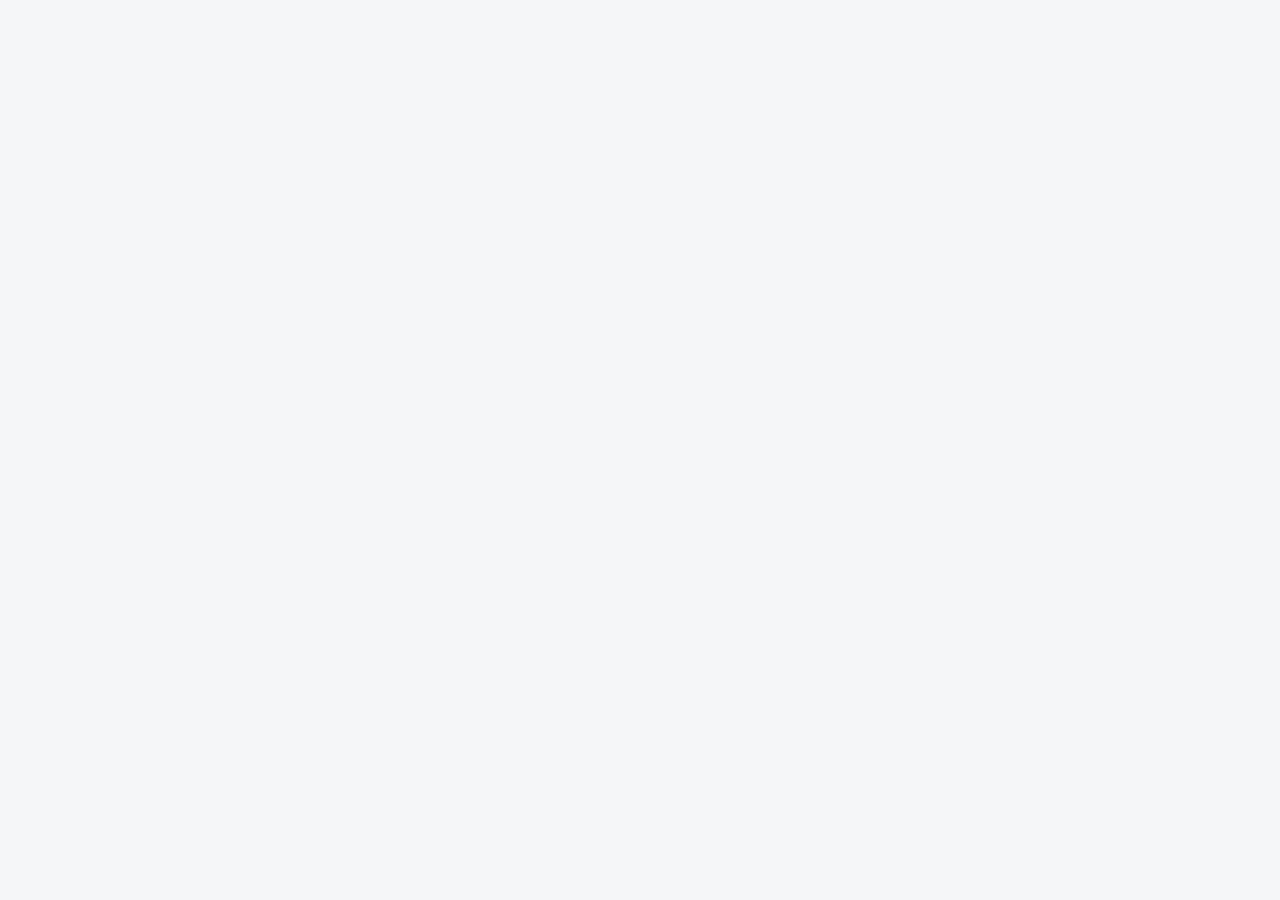
==== index.html @ ad8dde8f "마무리: 로그인 · 게시판 · 첫 화면(판 2026-11-13.1) · 개발 자료 전체 Co-Authored-By: Claude Fable 5.2 <noreply@anthropic" ====
<!DOCTYPE html>
<html lang="ko">
<head>
<meta charset="UTF-8">
<meta name="viewport" content="width=device-width, initial-scale=1.0">
<title>응력 계측 결과 후처리 대시보드 — Max/Min Stress · Damage · Life</title>
<meta name="description" content="응력 계측 결과 엑셀(시나리오별 Max/Min Stress · Damage per hour · Case 가중치)을 올리면 응력 · 수명 대시보드, 취약 채널 TOP10, 위험도 평가와 보고서를 만듭니다. 파일은 브라우저 안에서만 처리합니다.">
<link rel="icon" href="favicon.svg" type="image/svg+xml">
<link rel="canonical" href="https://build-2611-16.jobability.co.kr/">
<meta name="robots" content="index,follow">
<meta property="og:type" content="website">
<meta property="og:site_name" content="생성형 AI 업무자동화 전문가과정 · 2차수">
<meta property="og:url" content="https://build-2611-16.jobability.co.kr/">
<meta property="og:title" content="응력 계측 결과 후처리 대시보드 — 생성형 AI 업무자동화 전문가과정 2차수">
<meta property="og:description" content="계측 엑셀을 올리면 응력 · 수명 대시보드와 취약 채널 TOP10, 위험도 평가 보고서를 만듭니다.">
<meta property="og:image" content="https://build-2611-16.jobability.co.kr/og-index.png">
<meta property="og:image:width" content="1200">
<meta property="og:image:height" content="630">
<meta property="og:locale" content="ko_KR">
<meta name="twitter:card" content="summary_large_image">
<link rel="stylesheet" href="css/style.css?v=1.1b">
<link rel="stylesheet" href="css/app.css?v=1.1b">
<!-- auth-kit: 로그인 전에는 도구 화면을 감춘다(js/auth.js 가 판정 뒤 푼다) -->
<script>document.documentElement.classList.add('auth-lock')</script>
<link rel="stylesheet" href="css/auth.css?v=2026-11-13.1">
<link rel="stylesheet" href="css/board.css?v=2026-11-13.1">
<link rel="stylesheet" href="css/kit-build.css?v=2026-11-13.1">
<!-- /auth-kit -->
</head>
<body>
<nav class="topnav" aria-label="주요 메뉴">
  <div class="topnav-inner">
    <a class="topnav-brand" href="index.html">응력 계측 후처리 <small>build-2611-16 · 기획 노현석</small></a>
    <ul class="topnav-links">
      <li><a href="#s-file">엑셀</a></li>
      <li><a href="#s-cond">조건</a></li>
      <li><a href="#s-stress">Stress</a></li>
      <li><a href="#s-life">Life</a></li>
      <li><a href="#s-dmg">Damage</a></li>
      <li><a href="#s-report">보고서</a></li>
      <li><a href="guide.html">사용법</a></li>
      <li><a href="plan.html">기획서</a></li>
    </ul>
  </div>
</nav>
<header class="hero"><div class="wrap">
  <div class="eyebrow">생성형 AI 업무자동화 전문가과정 · 2차수 · 프로젝트 16</div>
  <h1>응력 계측 결과 후처리 대시보드</h1>
  <p>계측 결과 엑셀을 올리면 <b>시나리오별 Max/Min Stress</b>, <b>Case 별 수명</b>, <b>취약 채널 TOP10</b>, <b>위험도 평가</b>를 한 화면에 정리하고 보고서까지 만듭니다.
     계산식은 엑셀과 같고, 파일에 적힌 값과 다시 계산한 값을 대조해 보여 줍니다.</p>
</div></header>

<main><div class="wrap">

<section id="s-file" class="card">
  <h2 style="margin-top:0">1. 계측 결과 엑셀을 올리세요</h2>
  <p class="sub">시트 이름은 무엇이든 됩니다. 「채널 | 시나리오마다 Max · Min」 표와 「Damage per hour」 표, Case 가중치 · Duration time 을 찾아 읽습니다.</p>
  <label class="drop" id="drop">
    <input type="file" id="file" accept=".xlsx,.xls,.xlsm">
    <b>엑셀 파일을 끌어다 놓거나 눌러서 고르세요</b>
    <span>파일은 서버로 올라가지 않습니다 · 읽기와 계산은 이 브라우저 안에서만 합니다</span>
  </label>
  <div class="btnrow">
    <button class="btn primary" id="btn-sample">예제로 해보기</button>
    <button class="btn" id="btn-sample-xlsx">예제 엑셀 내려받기(입력 양식)</button>
  </div>
  <p class="sub" style="margin-top:10px">예제 데이터는 실제 계측값이 아닙니다 — 채널 15개 · 시나리오 4개의 가짜 값입니다.</p>
  <div id="file-status"></div>
</section>

<section id="s-cond" class="card" hidden>
  <h2 style="margin-top:0">2. 계산 조건 <small>고치면 바로 다시 계산합니다</small></h2>
  <div class="form">
    <label>응력 단위 <input type="text" id="unit" value="MPa"></label>
    <label>허용 응력(선택 — 넣으면 안전율 계산) <input type="number" id="allow" step="any" min="0" placeholder="예) 355"></label>
    <label>Red 기준: Life &lt; (hr) <input type="number" id="lim0" step="any" value="20000"></label>
    <label>Orange 기준: Life &lt; (hr) <input type="number" id="lim1" step="any" value="50000"></label>
    <label>Yellow 기준: Life &lt; (hr) <input type="number" id="lim2" step="any" value="100000"></label>
  </div>
  <div class="tablewrap free" id="cond"></div>
  <div class="btnrow"><button class="btn sm" id="btn-reset">엑셀 값으로 되돌리기</button></div>
  <div id="notes"></div>
</section>

<section id="s-sum" class="card" hidden>
  <h2 style="margin-top:0">3. 자동 분석 요약</h2>
  <div class="stats" id="summary"></div>
</section>

<section id="s-stress" class="card" hidden>
  <h2 style="margin-top:0">4. Stress Dashboard</h2>
  <div id="ctl-st" class="panelctl noprint"></div>
  <div id="win-st" class="wins"></div>
  <div class="cols2">
    <div><h3>최대 응력 채널 · 최대 압축응력 채널</h3><div id="peak"></div></div>
    <div><h3>Stress Top10 Ranking <small>절댓값 기준</small></h3><div class="tablewrap free" id="top-stress"></div></div>
  </div>
</section>

<section id="s-life" class="card" hidden>
  <h2 style="margin-top:0">5. Life Dashboard</h2>
  <div id="life-none"></div>
  <div id="life-body">
    <div class="legend" id="grade-legend"></div>
    <div id="ctl-lf" class="panelctl noprint"></div>
    <div id="win-lf" class="wins"></div>
    <div class="cols2">
      <div><h3>Worst Channel · Worst Scenario · Worst Case</h3><div id="worst"></div></div>
      <div><h3>Life Top10 Ranking <small>수명이 짧은 순</small></h3><div class="tablewrap free" id="top-life"></div></div>
    </div>
  </div>
</section>

<section id="s-dmg" class="card" hidden>
  <h2 style="margin-top:0">6. Damage Dashboard <small>시간당 손상 — Life 의 역수</small></h2>
  <div id="dmg-none"></div>
  <div id="dmg-body">
    <div id="ctl-dm" class="panelctl noprint"></div>
    <div id="win-dm" class="wins"></div>
  </div>
</section>

<section id="s-table" class="card" hidden>
  <h2 style="margin-top:0">7. 채널별 표 <small>응력 · 손상 · 수명을 나눠 봅니다</small></h2>
  <h3>Stress — 시나리오별 Max · Min · Stress range</h3>
  <div class="tablewrap free" id="all-stress"></div>
  <div id="all-dmg-box"><h3>Damage — 시나리오별 Damage per hour · Total damage</h3><div class="tablewrap free" id="all-dmg"></div></div>
  <div id="all-life-box"><h3>Worst Channel 자동 추출 및 전체 위험도 <small>Case 별 수명(h)</small></h3><div class="tablewrap free" id="all-life"></div></div>
</section>

<section id="s-report" class="card" hidden>
  <h2 style="margin-top:0">8. 보고서</h2>
  <div class="btnrow noprint"><button class="btn green" id="btn-print">보고서 인쇄 · PDF 저장</button><button class="btn" id="btn-export">엑셀로 내려받기</button></div>
  <div id="report"></div>
</section>

</div></main>
<footer><div class="wrap">생성형 AI 업무자동화 전문가과정 2차수 · 프로젝트 16 · 기획 노현석 · 예제 데이터는 실제 계측값이 아닙니다.</div></footer>
<script src="lib/xlsx.full.min.js"></script>
<script src="js/stress.js?v=1.1b"></script>
<script src="js/app.js?v=1.1b"></script>
<!-- auth-kit: 로그인 · 사용 신청 · 승인 · 게시판(키트 정본 data10-00/kit/auth, 적용 build-2611-00/tools/kit) -->
<script src="vendor/supabase.js?v=2026-11-13.1"></script>
<script src="js/auth-config.js?v=2026-11-13.1"></script>
<script src="js/kit-build.js?v=2026-11-13.1"></script>
<script src="js/board.js?v=2026-11-13.1"></script>
<script src="js/auth.js?v=2026-11-13.1"></script>
<!-- /auth-kit -->
</body>
</html>
---- css/style.css ----
:root{
  --bg:#f4f6f8; --card:#fff; --ink:#152232; --sub:#5b6b7b; --line:#dde4ea;
  --brand:#154b6e; --brand-deep:#0d3350; --accent:#0b6e99;
  --ok:#0a6045; --warn:#7a4f00; --danger:#c8341f;
  --wrap:1320px; --pad:24px;
}
@media (max-width:640px){ :root{ --pad:16px; } }
*{box-sizing:border-box; margin:0; padding:0;}
html,body{background:var(--bg); color:var(--ink);
  font-family:"Pretendard","Apple SD Gothic Neo","Malgun Gothic",sans-serif;}
body{font-size:15px; line-height:1.65; word-break:keep-all; overflow-wrap:break-word;}

/* 상단 바는 고정 — 표를 아래로 훑는 동안에도 조작부가 보여야 한다.
   sticky 가 아니라 fixed 다: 조상에 overflow 가 걸리면 sticky 는 조용히 죽는다. */
.topnav{position:fixed; top:0; left:0; right:0; z-index:40;
  background:var(--brand-deep); border-bottom:1px solid rgba(255,255,255,.12);}
.topnav-inner{display:flex; align-items:center; justify-content:space-between;
  gap:20px; max-width:var(--wrap); margin:0 auto; padding:0 var(--pad); min-height:56px;}
.topnav-brand{display:flex; align-items:center; min-height:56px; color:#fff;
  font-weight:750; font-size:14.5px; text-decoration:none; white-space:nowrap;}
.topnav-brand small{font-weight:400; opacity:.7; font-size:12px; margin-left:8px;}
.topnav-links{display:flex; align-items:center; gap:2px; list-style:none; margin:0; padding:0;
  overflow-x:auto; scrollbar-width:none;}
.topnav-links::-webkit-scrollbar{display:none;}
.topnav-links a{display:flex; align-items:center; min-height:56px; padding:0 12px;
  color:rgba(255,255,255,.82); text-decoration:none; font-size:13.5px; font-weight:600;
  white-space:nowrap; border-bottom:2px solid transparent;}
.topnav-links a:hover{color:#fff;}
.topnav-links a.active{color:#fff; border-bottom-color:#7ec8a0;}
@media (max-width:860px){
  .topnav-inner{gap:10px; padding:0 14px; min-height:52px;}
  .topnav-brand{min-height:52px; font-size:13.5px;} .topnav-brand small{display:none;}
  .topnav-links a{min-height:52px; padding:0 9px; font-size:13px;}
}

.hero{background:linear-gradient(180deg,var(--brand-deep),var(--brand)); color:#fff;
  padding:52px 0 38px; margin-top:56px;}
@media (max-width:860px){ .hero{margin-top:52px; padding:38px 0 28px;} }
.hero .eyebrow{font-size:12.5px; letter-spacing:.08em; opacity:.75; margin-bottom:9px;}
.hero h1{font-size:27px; line-height:1.3; font-weight:750; margin-bottom:11px;}
.hero p{max-width:66ch; color:rgba(255,255,255,.86); font-size:14.5px;}
main{padding:34px 0 60px;}
.wrap{max-width:var(--wrap); margin:0 auto; padding:0 var(--pad);}

h2{font-size:19px; font-weight:700; margin:32px 0 8px;}
main > .wrap > :first-child{margin-top:0;}
p{margin:0 0 13px;} .sub{color:var(--sub); font-size:14px;}
code{font-family:ui-monospace,SFMono-Regular,Menlo,monospace; font-size:.92em;
  background:#eef2f6; border-radius:4px; padding:1px 5px;}

.card{background:var(--card); border:1px solid var(--line); border-radius:12px;
  padding:22px 24px; margin-bottom:18px;}
.drop{display:block; border:2px dashed #93a7bd; border-radius:12px; background:#fbfdff;
  padding:30px 20px; text-align:center; cursor:pointer; transition:border-color .15s,background .15s;}
.drop:hover,.drop.over{border-color:var(--accent); background:#f0f8fc;}
.drop b{display:block; font-size:15.5px; margin-bottom:5px;}
.drop span{color:var(--sub); font-size:13.5px;}
input[type=file]{display:none;}

.btn{display:inline-flex; align-items:center; justify-content:center; gap:6px;
  min-height:42px; padding:0 18px; border-radius:9px; border:1px solid var(--line);
  background:#fff; color:var(--ink); font-size:14px; font-weight:650; cursor:pointer;}
.btn:hover{border-color:#9fb2c4;}
.btn.primary{background:var(--brand); border-color:var(--brand); color:#fff;}
.btn.primary:hover{background:var(--brand-deep);}
.btn.green{background:var(--ok); border-color:var(--ok); color:#fff;}
.btn:disabled{opacity:.45; cursor:not-allowed;}
.btnrow{display:flex; flex-wrap:wrap; gap:8px; margin-top:14px;}

.note{border-left:4px solid var(--accent); background:#eef6fa; color:#0b3a4f;
  padding:13px 15px; border-radius:8px; font-size:14px; margin:14px 0;}
.warn{border-left:4px solid var(--danger); background:#fdeae7; color:#7a1a0c;
  padding:13px 15px; border-radius:8px; font-size:14px; margin:14px 0;}
.ok{border-left:4px solid var(--ok); background:#e9f6f0; color:#08422a;
  padding:13px 15px; border-radius:8px; font-size:14px; margin:14px 0;}

.tablewrap{overflow-x:auto; border:1px solid var(--line); border-radius:10px; background:#fff; max-height:70vh;}
table{border-collapse:collapse; width:100%; font-size:13px;}
th,td{border-bottom:1px solid var(--line); padding:8px 11px; text-align:left; white-space:nowrap;}
th{background:#eef2f6; font-weight:700; position:sticky; top:0; z-index:1;}
tr:last-child td{border-bottom:0;}
td.num{text-align:right; font-variant-numeric:tabular-nums;}
td.mono{font-family:ui-monospace,SFMono-Regular,Menlo,monospace;}
tr.flag td{background:#fdf3f1;}
/* 계산으로 채운 값은 문서에 적혀 있던 값과 **신뢰도가 다르다.**
   같은 모양으로 두면 사람이 구분하지 못한 채 그대로 믿게 된다. */
td .calc{display:inline-block; margin-left:5px; font-size:10.5px; font-weight:700;
  color:#0b3a4f; background:#dceaf3; border-radius:4px; padding:1px 5px; vertical-align:middle;}
.rev{color:var(--danger); font-weight:650; white-space:normal; min-width:240px;}

.filelist{margin:13px 0 0; padding:0; list-style:none; font-size:13.5px;}
.filelist li{padding:6px 0; border-bottom:1px solid var(--line); color:var(--sub);
  display:flex; justify-content:space-between; gap:10px;}
.filelist li:last-child{border-bottom:0;}
.stats{display:flex; flex-wrap:wrap; gap:10px; margin:14px 0 0;}
.stat{background:#eef2f6; border-radius:9px; padding:9px 14px; font-size:13.5px;}
.stat b{font-size:17px; display:block; font-variant-numeric:tabular-nums;}
footer{border-top:1px solid var(--line); padding:24px 0 40px; color:var(--sub); font-size:13px;}
---- css/app.css ----
/* 이 앱 전용 — 공통 style.css 뒤에 읽는다 */
[hidden]{display:none !important;}
h3{font-size:15.5px; font-weight:700; margin:22px 0 8px;}
h3 small,h2 small{font-weight:400; font-size:12.5px; margin-left:6px; color:var(--sub);}
a{color:var(--accent);}
.btn.sm{min-height:34px; padding:0 12px; font-size:13px;}
.bad{color:var(--danger); font-weight:650;} .muted{color:var(--sub);}
.note ul,.warn ul,.ok ul{margin:6px 0 0 18px;}
.form{display:grid; grid-template-columns:repeat(auto-fill,minmax(min(210px,100%),1fr)); gap:10px 14px; align-items:end; margin:10px 0;}
.form label{display:flex; flex-direction:column; gap:4px; font-size:13px; color:var(--sub); min-width:0;}
input[type=text],input[type=number]{font:inherit; font-size:14px; padding:6px 8px; border:1px solid var(--line); border-radius:7px; background:#fff; color:var(--ink); min-width:0; width:100%;}
.tablewrap.free{max-height:none;}
#cond input{width:96px;} #cond td{padding:5px 8px;}
.stats{display:grid; grid-template-columns:repeat(auto-fit,minmax(190px,1fr)); gap:10px; margin:0;}
.stat{background:#eef2f6; border-radius:10px; padding:12px 15px; font-size:12.5px; color:var(--sub); border-left:5px solid #9fb2c4;}
.stat b{font-size:19px; display:block; color:var(--ink); line-height:1.35; font-variant-numeric:tabular-nums;}
.stat.g-red{border-left-color:#c8341f; background:#fdf0ed;} .stat.g-orange{border-left-color:#d9822b; background:#fdf4e8;} .stat.g-yellow{border-left-color:#c9a400; background:#fdf9e3;} .stat.g-green{border-left-color:#0a6045; background:#ecf6f1;}
.charts{display:grid; grid-template-columns:repeat(auto-fit,minmax(min(520px,100%),1fr)); gap:6px 20px;}
.charts > div{min-width:0;}
.charts svg{width:100%; height:auto; display:block; background:#fff; border:1px solid var(--line); border-radius:10px;}
.cols2{display:grid; grid-template-columns:repeat(auto-fit,minmax(min(440px,100%),1fr)); gap:6px 20px;}
.cols2 > div{min-width:0;}
svg .grid{stroke:#e6ebf0;} svg .ax{font-size:11px; fill:#5b6b7b;} svg .zero{stroke:#7a8896;} svg .lim{stroke-dasharray:5 4; stroke-width:1.3;} svg .lbl{font-size:10.5px; fill:#152232;}
.legend{display:flex; flex-wrap:wrap; gap:6px 14px; align-items:center; font-size:12.5px; color:var(--sub); margin:6px 0;}
.legend .sw{display:inline-block; width:12px; height:12px; border-radius:3px; margin-right:5px; vertical-align:-1px;}
.tag{display:inline-block; font-size:12px; font-weight:700; border-radius:5px; padding:1px 8px; color:#fff; white-space:nowrap;}
.kv{display:grid; grid-template-columns:max-content minmax(0,1fr); gap:6px 14px; font-size:14px; margin:6px 0;}
.kv dt{color:var(--sub);} .kv dd{margin:0;}
td.up{color:var(--danger);} td.down{color:#154b6e;}
#all th{white-space:nowrap;} tr.g-red td:first-child{box-shadow:inset 4px 0 0 #c8341f;} tr.g-orange td:first-child{box-shadow:inset 4px 0 0 #d9822b;} tr.g-yellow td:first-child{box-shadow:inset 4px 0 0 #c9a400;} tr.g-green td:first-child{box-shadow:inset 4px 0 0 #0a6045;}
#report h3{border-bottom:2px solid var(--brand); padding-bottom:4px; margin-top:26px;}
#report ul{margin:0 0 10px 20px;} #report li{margin-bottom:5px; font-size:14.5px;}
#report .meta{color:var(--sub); font-size:13px; margin:8px 0 0;}
.doc h2{margin-top:30px;} .doc ol,.doc ul{margin:0 0 13px 22px;} .doc li{margin-bottom:5px;}
@media print{
  .topnav,.hero,footer,.noprint,#s-file,#s-cond,#s-table{display:none !important;}
  body,html{background:#fff;} main{padding:0;} .card{border:0; padding:0 0 10px; margin:0; break-inside:auto;}
  .charts,.cols2{grid-template-columns:1fr 1fr;} h2{break-after:avoid;} svg,table{break-inside:avoid;}
  .tablewrap{overflow:visible; max-height:none; border:0;} th{position:static;}
}

section{scroll-margin-top:70px;}
.charts.inner{display:contents;}

/* v1.1 — 그래프 창: 한 줄에 하나씩 크게, 창마다 보기 조건 */
.wins{display:block;} .win{margin:0 0 6px; min-width:0;}
svg.big{width:100%; height:auto; display:block; background:#fff; border:1px solid var(--line); border-radius:10px;}
svg .pick{cursor:pointer;} svg .pick:hover{stroke:#152232; stroke-width:1.5;}
.panelctl{background:#f3f6f9; border:1px solid var(--line); border-radius:10px; padding:12px 14px; margin:6px 0 10px;}
.ctl{display:grid; grid-template-columns:repeat(auto-fill,minmax(min(170px,100%),1fr)); gap:8px 12px; align-items:end;}
.ctl label{display:flex; flex-direction:column; gap:3px; font-size:12.5px; color:var(--sub); min-width:0;}
.ctl select{font:inherit; font-size:14px; padding:6px 8px; border:1px solid var(--line); border-radius:7px; background:#fff; color:var(--ink); min-width:0; width:100%;}
.togs{display:flex; flex-wrap:wrap; gap:6px 16px; align-items:center; font-size:13.5px; margin-top:10px;} .togs b{font-size:12.5px; color:var(--sub); font-weight:600;}
label.chk{display:inline-flex; gap:6px; align-items:center; font-size:13.5px; color:var(--ink); cursor:pointer;} label.chk input{width:auto; margin:0;}
.chpick{margin-top:10px; font-size:13.5px;} .chpick summary{cursor:pointer; font-weight:650;} .chpick summary small{font-weight:400; color:var(--sub); margin-left:6px;}
.chlist{display:grid; grid-template-columns:repeat(auto-fill,minmax(96px,1fr)); gap:4px 10px; margin-top:8px; max-height:200px; overflow:auto;}
.chpick .btnrow{margin:8px 0 0;}
.pager{display:flex; flex-wrap:wrap; gap:10px; align-items:center; font-size:13px; color:var(--sub); margin:8px 0;}
.linked{margin:0 0 10px;} .nochart{padding:18px 0;}
th.grp{text-align:center; border-bottom:1px solid var(--line);} th.grp small{display:block; font-weight:400; font-size:11.5px; color:var(--sub);}
#all-stress th,#all-dmg th,#all-life th{white-space:nowrap;}
@media print{ .wins .pager{display:none !important;} }
---- css/auth.css ----
/* data10 로그인 키트 — 정본: data10-00/kit/auth/css/auth.css (사본을 직접 고치지 말 것)
   로그인 전 대문 · 사용 신청 · 승인 대기 · 구성원 관리 창. 클래스는 모두 ag- / auth- 로 시작해 도구 화면과 섞이지 않는다. */
:root {
  --ag-ink: #172334; --ag-sub: #55657a; --ag-line: #d6dee8; --ag-bg: #f3f6f9;
  --ag-navy: #13274b; --ag-navy-2: #0c1b36; --ag-brand: #1f5fa8; --ag-brand-d: #174a84;
  --ag-ok: #1b6e3a; --ag-ok-bg: #e5f3ea; --ag-err: #b3261e; --ag-err-bg: #fdecea; --ag-warn: #7a5200; --ag-warn-bg: #fff4d6;
  --ag-accent: #a9c2e2;
  --ag-pad: 20px;
}
@media (min-width: 640px) { :root { --ag-pad: 28px; } }
@media (min-width: 1024px) { :root { --ag-pad: 40px; } }

/* 로그인 전에는 도구 화면을 감춘다(자리는 그대로 — 그래프 폭 계산이 흔들리지 않게 visibility) */
html.auth-lock body > *:not(#authGate) { visibility: hidden; }
html.auth-lock body { overflow: hidden; }

.ag {
  position: fixed; inset: 0; z-index: 2000; overflow-y: auto; -webkit-overflow-scrolling: touch;
  background: var(--ag-bg); color: var(--ag-ink);
  font: 16px/1.65 Pretendard, 'Apple SD Gothic Neo', 'Malgun Gothic', 'Noto Sans KR', sans-serif;
  word-break: keep-all; overflow-wrap: break-word;
}
.ag[hidden] { display: none; }
.ag *, .ag *::before, .ag *::after, .ag-modal * { box-sizing: border-box; }

.ag-wrap {
  max-width: calc(1180px + 2 * var(--ag-pad)); margin: 0 auto; padding: 0 var(--ag-pad);
  display: grid; grid-template-columns: minmax(0, 1fr); gap: 0;
}
.ag-hero {
  background: linear-gradient(160deg, var(--ag-navy) 0%, var(--ag-navy-2) 100%); color: #fff;
  margin: 0 calc(-1 * var(--ag-pad)); padding: 36px var(--ag-pad) 32px;
}
.ag-side { padding: 24px 0 8px; }
@media (min-width: 960px) {
  .ag { background: linear-gradient(90deg, var(--ag-navy-2) 0, var(--ag-navy-2) 50%, var(--ag-bg) 50%); }
  .ag-wrap { grid-template-columns: minmax(0, 1fr) minmax(0, 1fr); min-height: calc(100vh - 48px); align-items: center; }
  .ag-hero { margin: 0; padding: 56px 48px 56px 0; background: none; min-height: 100%; display: flex; flex-direction: column; justify-content: center; }
  .ag-side { padding: 56px 0 56px 48px; }
}
.ag-eyebrow { margin: 0 0 10px; font-size: 13.5px; letter-spacing: .02em; color: var(--ag-accent); }
.ag-hero h1 { margin: 0 0 14px; font-size: clamp(26px, 3.6vw, 38px); line-height: 1.3; color: #fff; font-weight: 800; }
.ag-lead { margin: 0 0 24px; color: #d7e3f2; font-size: 16.5px; max-width: 640px; }
.ag-feats { list-style: none; margin: 0 0 24px; padding: 0; display: grid; grid-template-columns: minmax(0, 1fr); gap: 10px; }
@media (min-width: 640px) { .ag-feats { grid-template-columns: repeat(2, minmax(0, 1fr)); } }
.ag-feats li { border: 1px solid rgba(255, 255, 255, .14); border-radius: 12px; padding: 14px 16px; background: rgba(255, 255, 255, .05); }
.ag-feats b { display: block; color: #fff; font-size: 15.5px; margin-bottom: 4px; }
.ag-feats span { display: block; color: #c4d3e6; font-size: 14px; line-height: 1.55; }
.ag-flow-t { margin: 0 0 8px; font-size: 13.5px; color: #a9c2e2; }
.ag-flow ol { list-style: none; margin: 0; padding: 0; display: flex; flex-wrap: wrap; gap: 8px; }
.ag-flow li { display: inline-flex; align-items: center; gap: 8px; padding: 6px 12px 6px 6px; border-radius: 999px; background: rgba(255, 255, 255, .08); color: #e6eef8; font-size: 14px; }
.ag-n { display: inline-grid; place-items: center; width: 24px; height: 24px; border-radius: 50%; background: #fff; color: var(--ag-navy); font-weight: 700; font-size: 13px; }

.ag-card { background: #fff; border: 1px solid var(--ag-line); border-radius: 16px; padding: 26px 24px; box-shadow: 0 10px 30px rgba(15, 30, 55, .08); max-width: 460px; margin: 0 auto; }
.ag-card h2 { margin: 6px 0 8px; font-size: 21px; color: var(--ag-ink); }
.ag-card p { margin: 0 0 12px; }
.ag-sub { color: var(--ag-sub); font-size: 14.5px; }
.ag-tabs { display: flex; gap: 4px; padding: 4px; background: #eef2f6; border-radius: 10px; margin: 0 0 18px; }
.ag-tabs button { flex: 1; border: 0; background: transparent; padding: 9px 10px; border-radius: 8px; font: inherit; font-weight: 600; color: var(--ag-sub); cursor: pointer; }
.ag-tabs button[aria-selected="true"] { background: #fff; color: var(--ag-ink); box-shadow: 0 1px 3px rgba(0, 0, 0, .1); }
.ag-form { display: grid; gap: 12px; }
.ag-form label { display: grid; gap: 5px; font-size: 14px; font-weight: 600; color: var(--ag-ink); }
.ag-form small { font-weight: 400; color: var(--ag-sub); }
.ag-form input { font: inherit; font-size: 16px; font-weight: 400; padding: 10px 12px; border: 1px solid var(--ag-line); border-radius: 9px; background: #fff; color: var(--ag-ink); width: 100%; }
.ag-form input::placeholder { color: #8a97a8; font-weight: 400; }
.ag-form input:focus { outline: 2px solid var(--ag-brand); outline-offset: 1px; border-color: var(--ag-brand); }
.ag-btn { font: inherit; font-weight: 700; display: inline-flex; align-items: center; justify-content: center; gap: 6px; min-height: 44px; padding: 8px 16px;
  border-radius: 10px; border: 1px solid var(--ag-line); background: #fff; color: var(--ag-ink); cursor: pointer; width: 100%; }
.ag-btn:hover { border-color: var(--ag-brand); }
.ag-btn:disabled { opacity: .6; cursor: progress; }
.ag-primary { background: var(--ag-brand); border-color: var(--ag-brand); color: #fff; }
.ag-primary:hover { background: var(--ag-brand-d); }
.ag-kakao { background: #fee500; border-color: #fee500; color: #191600; }
.ag-or { display: flex; align-items: center; gap: 10px; color: var(--ag-sub); font-size: 13px; margin: 14px 0; }
.ag-or::before, .ag-or::after { content: ''; flex: 1; height: 1px; background: var(--ag-line); }
.ag-hint { margin: 14px 0 0 !important; color: var(--ag-sub); font-size: 13.5px; }
.ag-msg { margin: 12px 0 0 !important; font-size: 14px; min-height: 1em; color: var(--ag-sub); }
.ag-msg:empty { display: none; }
.ag-msg.is-err { color: var(--ag-err); background: var(--ag-err-bg); padding: 8px 12px; border-radius: 8px; }
.ag-msg.is-ok { color: var(--ag-ok); background: var(--ag-ok-bg); padding: 8px 12px; border-radius: 8px; }
.ag-link { border: 0; background: none; color: var(--ag-sub); text-decoration: underline; font: inherit; font-size: 14px; cursor: pointer; margin-top: 14px; padding: 6px 0; }
.ag-badge { display: inline-block; padding: 3px 10px; border-radius: 999px; background: var(--ag-warn-bg); color: var(--ag-warn); font-size: 13px; font-weight: 700; }
.ag-badge.is-off { background: var(--ag-err-bg); color: var(--ag-err); }
.ag-claim { margin-top: 16px; padding: 14px; border: 1px dashed var(--ag-line); border-radius: 10px; font-size: 14px; color: var(--ag-sub); }
.ag-foot { text-align: center; color: var(--ag-sub); font-size: 13px; margin: 0; padding: 14px var(--ag-pad) 22px; }
@media (min-width: 960px) { .ag-foot { color: #8fa3bd; text-align: left; max-width: calc(1180px + 2 * var(--ag-pad)); margin: 0 auto; } }

/* 상단 바 계정 칩 */
.auth-chip { display: flex; align-items: center; gap: 6px; margin-left: auto; flex-wrap: nowrap; font-size: 13.5px; }
.auth-chip.is-float { position: fixed; top: 10px; right: 10px; z-index: 1500; background: #fff; border: 1px solid var(--ag-line); border-radius: 999px; padding: 4px 6px 4px 12px; }
.auth-chip-name { max-width: 9em; overflow: hidden; text-overflow: ellipsis; white-space: nowrap; font-weight: 600; }
.auth-chip-btn { font: inherit; font-size: 13px; border: 1px solid var(--ag-line); background: #fff; color: var(--ag-ink); border-radius: 8px; padding: 5px 10px; cursor: pointer; white-space: nowrap; display: inline-flex; align-items: center; gap: 4px; }
.auth-chip-btn:hover { border-color: var(--ag-brand); color: var(--ag-brand); }
.auth-chip-n { display: inline-grid; place-items: center; min-width: 18px; height: 18px; padding: 0 5px; border-radius: 9px; background: var(--ag-err); color: #fff; font-size: 11.5px; font-weight: 700; }
.auth-chip-n[hidden] { display: none; }
@media (max-width: 639px) { .auth-chip-name { display: none; } }

/* 구성원 관리 창 */
.ag-modal { position: fixed; inset: 0; z-index: 2100; background: rgba(10, 20, 35, .5); display: flex; align-items: flex-start; justify-content: center; padding: 24px 12px; overflow-y: auto;
  font: 15px/1.6 Pretendard, 'Apple SD Gothic Neo', 'Malgun Gothic', sans-serif; color: var(--ag-ink); word-break: keep-all; overflow-wrap: break-word; }
.ag-modal[hidden] { display: none; }
.ag-panel { background: #fff; border-radius: 14px; width: 100%; max-width: 980px; padding: 20px 22px 24px; }
.ag-panel-h { display: flex; align-items: center; justify-content: space-between; gap: 12px; }
.ag-panel-h h2 { margin: 0; font-size: 20px; }
.ag-x { border: 0; background: none; font-size: 26px; line-height: 1; cursor: pointer; color: var(--ag-sub); padding: 4px 8px; }
.ag-panel .ag-tabs { max-width: 320px; margin: 12px 0; }
.ag-tablewrap { overflow-x: auto; }
.ag-table { width: 100%; border-collapse: collapse; font-size: 14.5px; }
.ag-table th, .ag-table td { text-align: left; vertical-align: top; padding: 10px 8px; border-bottom: 1px solid var(--ag-line); }
.ag-table th { background: #f1f4f8; font-size: 13.5px; white-space: nowrap; }
.ag-table small { color: var(--ag-sub); }
.ag-acts { display: flex; flex-wrap: wrap; gap: 6px; min-width: 150px; }
.ag-btn.ag-sm { width: auto; min-height: 34px; padding: 4px 10px; font-size: 13.5px; }
.ag-st { display: inline-block; padding: 1px 8px; border-radius: 999px; font-size: 12.5px; font-weight: 700; background: #eef2f6; color: var(--ag-sub); }
.ag-st.is-pending { background: var(--ag-warn-bg); color: var(--ag-warn); }
.ag-st.is-active { background: var(--ag-ok-bg); color: var(--ag-ok); }
.ag-st.is-disabled { background: var(--ag-err-bg); color: var(--ag-err); }
.ag-st.is-admin { background: #e6eef9; color: var(--ag-brand-d); }
/* 밝은 테마(plan.json landing.theme = "light") — 바탕은 --ag-bg, 글자는 --ag-ink, 강조는 --ag-accent */
.ag-light, .ag-light .ag-hero { background: var(--ag-bg); }
@media (min-width: 960px) { .ag.ag-light { background: var(--ag-bg); } }
.ag-light .ag-hero { color: var(--ag-ink); }
.ag-light .ag-hero h1 { color: var(--ag-navy); font-size: clamp(30px, 4.2vw, 46px); line-height: 1.25; }
.ag-light .ag-eyebrow { font-size: 16px; font-weight: 700; }
.ag-light .ag-lead { color: var(--ag-sub); font-size: 17px; }
.ag-light .ag-feats li { background: #fff; border-color: var(--ag-line); }
.ag-light .ag-feats b { color: var(--ag-ink); }
.ag-light .ag-feats span { color: var(--ag-sub); }
.ag-light .ag-flow-t { color: var(--ag-sub); }
.ag-light .ag-flow li { background: #fff; color: var(--ag-ink); border: 1px solid var(--ag-line); }
.ag-light .ag-n { background: var(--ag-navy); color: #fff; }
.ag-light .ag-primary { background: var(--ag-navy); border-color: var(--ag-navy); }
.ag-light .ag-primary:hover { background: var(--ag-navy-2); }
@media (min-width: 960px) { .ag-light .ag-foot { color: var(--ag-sub); } }
/* 대문 그림(SVG) — 현장 데이터 → 관리도. 색은 currentColor 하나로(테마마다 .ag-art color 만 바꾼다) */
.ag-hero { position: relative; overflow: hidden; }
.ag-hero > :not(.ag-art) { position: relative; z-index: 1; }
.ag-art { position: absolute; z-index: 0; pointer-events: none; color: #7fa6d6; opacity: .3;
  right: -40px; top: 8px; width: min(560px, 78%); height: auto; }
.ag-par { transition: transform .6s cubic-bezier(.2, .7, .2, 1); }
.ag-line { fill: none; stroke: currentColor; stroke-width: 2.5; stroke-linecap: round; }
.ag-ucl { stroke: currentColor; stroke-width: 1; stroke-dasharray: 5 6; opacity: .55; }
.ag-lbl { fill: currentColor; font-size: 12px; opacity: .7; font-family: inherit; }
.ag-pt { fill: var(--ag-navy-2); stroke: currentColor; stroke-width: 2; }
.ag-ring { fill: none; stroke: currentColor; stroke-width: 2; transform-box: fill-box; transform-origin: center; opacity: 0; }
@media (max-width: 639px) { .ag-art { width: 92%; right: -24px; top: 0; opacity: .28; } .ag-lbl { display: none; } }
/* 데스크톱: 왼쪽 칸 맨 아래 띠(내용과 겹치지 않게 그만큼 아래 여백을 둔다) */
@media (min-width: 960px) {
  .ag-hero { padding-bottom: 210px; }
  .ag-art { top: auto; bottom: 34px; left: 0; right: 32px; width: auto; max-width: 600px; opacity: .55; }
}
.ag-light .ag-art { color: var(--ag-navy); opacity: .26; }
.ag-light .ag-pt { fill: var(--ag-bg); }

/* 「이렇게 씁니다」 단계 — 차례로 밝아진다(그림의 점과 함께) */
.ag-flow li { transition: background-color .35s, box-shadow .35s, color .35s; }
.ag-flow li.is-on { background: rgba(255, 255, 255, .18); box-shadow: inset 0 0 0 1px rgba(255, 255, 255, .45); color: #fff; }
.ag-light .ag-flow li.is-on { background: #fff; box-shadow: inset 0 0 0 1.5px var(--ag-navy); color: var(--ag-navy); }

/* 효과 — .ag-fx 는 JS 가 처음 한 번만 붙인다(모션 최소화면 붙이지 않음). 효과가 없어도 모든 내용은 보인다. */
@keyframes agDraw { to { stroke-dashoffset: 0; } }
@keyframes agFade { from { opacity: 0; } }
@keyframes agUp { from { opacity: 0; transform: translateY(12px); } }
@keyframes agPop { from { opacity: 0; transform: scale(.4); } }
@keyframes agPulse { 0% { opacity: .85; transform: scale(.6); } 100% { opacity: 0; transform: scale(2.2); } }
.ag-fx .ag-line { stroke-dasharray: 1; stroke-dashoffset: 1; animation: agDraw 1.8s cubic-bezier(.4, 0, .2, 1) .2s forwards; }
.ag-fx .ag-area { animation: agFade 1.2s ease 1s both; }
.ag-fx .ag-pt { transform-box: fill-box; transform-origin: center; animation: agPop .45s cubic-bezier(.2, .9, .3, 1.4) var(--d, 1s) both; }
.ag-fx .ag-eyebrow, .ag-fx .ag-hero h1, .ag-fx .ag-lead { animation: agUp .6s ease both; }
.ag-fx .ag-hero h1 { animation-delay: .08s; } .ag-fx .ag-lead { animation-delay: .16s; }
.ag-fx .ag-feats li { animation: agUp .55s ease both; }
.ag-fx .ag-feats li:nth-child(1) { animation-delay: .28s; } .ag-fx .ag-feats li:nth-child(2) { animation-delay: .36s; }
.ag-fx .ag-feats li:nth-child(3) { animation-delay: .44s; } .ag-fx .ag-feats li:nth-child(4) { animation-delay: .52s; }
.ag-fx .ag-flow { animation: agUp .55s ease .62s both; }
.ag-fx .ag-card { animation: agUp .6s ease .18s both; }
.ag-ring { animation: agPulse 2.4s ease-out infinite; }
.ag-feats li { transition: border-color .25s, background-color .25s; }
.ag-feats li:hover { border-color: rgba(255, 255, 255, .32); background: rgba(255, 255, 255, .08); }
.ag-light .ag-feats li:hover { border-color: var(--ag-navy); background: #fff; }

/* ───────── 대문 사진 ───────── */
.ag-sr { position: absolute !important; width: 1px; height: 1px; overflow: hidden; clip: rect(0 0 0 0); white-space: nowrap; }
/* banner: 완성 그림을 위에 그대로(잘리지 않게), 아래에 기능 · 로그인 */
.ag.ag-has-banner { background: var(--ag-bg); }
.ag-banner { background: var(--ag-navy-2); display: flex; justify-content: center; }
.ag-banner { cursor: pointer; }
.ag-banner img { display: block; width: 100%; max-width: 1600px; height: auto; max-height: 72vh; object-fit: contain; }
/* 데스크톱: 그림 아래로 로그인 카드가 첫 화면에 걸리게 높이를 줄인다 */
@media (min-width: 960px) { .ag-banner img { max-height: 52vh; } }
.ag-banner:focus-visible { outline: 3px solid var(--ag-brand); outline-offset: -3px; }
.ag-wrap-banner { padding-top: 24px; padding-bottom: 8px; }
.ag-has-banner .ag-hero-sub { background: none; color: var(--ag-ink); margin: 0; padding: 0 0 8px; }
.ag-has-banner .ag-feats li { background: #fff; border-color: var(--ag-line); }
.ag-has-banner .ag-feats b { color: var(--ag-ink); } .ag-has-banner .ag-feats span { color: var(--ag-sub); }
.ag-has-banner .ag-flow-t { color: var(--ag-sub); }
.ag-has-banner .ag-flow li { background: #fff; color: var(--ag-ink); border: 1px solid var(--ag-line); }
.ag-has-banner .ag-flow li.is-on { box-shadow: inset 0 0 0 1.5px var(--ag-brand); color: var(--ag-brand-d); }
.ag-has-banner .ag-n { background: var(--ag-navy); color: #fff; }
@media (min-width: 960px) {
  .ag-wrap-banner { min-height: 0; align-items: start; padding-top: 32px; }
  .ag-has-banner .ag-hero-sub { padding: 8px 40px 24px 0; min-height: 0; }
  .ag-has-banner .ag-side { padding: 8px 0 24px 40px; }
  .ag-has-banner .ag-foot { color: var(--ag-sub); }
}
/* cover: 사진 위에 대표색을 덮는다(글자 대비를 위해 왼쪽을 더 짙게) */
.ag-hero.ag-cover { background:
  linear-gradient(100deg, color-mix(in srgb, var(--ag-navy-2) 94%, transparent) 0%, color-mix(in srgb, var(--ag-navy) 82%, transparent) 55%, color-mix(in srgb, var(--ag-navy) 45%, transparent) 100%),
  var(--ag-photo) center / cover no-repeat, var(--ag-navy-2); }
@media (min-width: 960px) {
  .ag.ag-has-cover { background: linear-gradient(90deg, var(--ag-navy-2) 0, var(--ag-navy-2) 50%, var(--ag-bg) 50%); }
  .ag-has-cover .ag-wrap { max-width: none; padding-left: 0; }
  .ag-has-cover .ag-hero.ag-cover { margin: 0; padding: 56px 48px 56px max(var(--ag-pad), calc((100vw - 1180px) / 2)); min-height: 100vh; }
}

@media (prefers-reduced-motion: reduce) {
  .ag *, .ag-modal * { transition: none !important; animation: none !important; }
  .ag-ring { opacity: .6; }
}

/* ═════════ 홈페이지 모드(로그인 전) — hp-* ═════════
   색은 과제마다 --ag-navy · --ag-navy-2 · --ag-brand · --ag-brand-d · --ag-accent 로 바뀐다(plan.json landing.colors). */
.ag.ag-home { background: #fff; color: var(--ag-ink); scroll-behavior: smooth; }
@media (min-width: 960px) { .ag.ag-home { background: #fff; } }
.ag-home.hp-modal-open { overflow: hidden; }
.hp { --hp-pad: var(--ag-pad); --hp-max: 1200px; --hp-soft: #f4f7fb; --hp-line: #e2e8f0; font-size: 16px; }
.hp-in { max-width: calc(var(--hp-max) + 2 * var(--hp-pad)); margin: 0 auto; padding: 0 var(--hp-pad); }
.hp a { color: inherit; }
.hp h1, .hp h2, .hp h3 { margin: 0; letter-spacing: -0.01em; }
.hp-ic { width: 24px; height: 24px; fill: none; stroke: currentColor; stroke-width: 1.7; stroke-linecap: round; stroke-linejoin: round; flex: none; }
.hp-ic-s { width: 17px; height: 17px; fill: none; stroke: currentColor; stroke-width: 1.9; stroke-linecap: round; stroke-linejoin: round; flex: none; }

/* 머리글 */
.hp-nav { position: sticky; top: 0; z-index: 30; background: rgba(255, 255, 255, .92); backdrop-filter: saturate(1.4) blur(10px); border-bottom: 1px solid transparent; transition: border-color .2s, box-shadow .2s; }
.hp-nav.is-scrolled { border-bottom-color: var(--hp-line); box-shadow: 0 6px 20px rgba(15, 30, 55, .06); }
.hp-nav-in { display: flex; align-items: center; gap: 18px; min-height: 66px; }
.hp-brand { display: flex; align-items: center; gap: 12px; text-decoration: none; min-width: 0; flex: 1 1 auto; }
.hp-logo { height: 30px; width: auto; display: block; }
.hp-wordmark { display: inline-flex; flex-direction: column; line-height: 1.05; font-weight: 800; font-size: 18px; color: var(--ag-navy); white-space: nowrap; }
.hp-wordmark small { font-size: 10.5px; font-weight: 700; letter-spacing: .14em; color: var(--ag-sub); margin-top: 3px; }
.hp-div { width: 1px; height: 26px; background: var(--hp-line); flex: none; }
.hp-tool { display: inline-flex; align-items: center; gap: 9px; min-width: 0; }
.hp-mark { display: inline-grid; place-items: center; width: 32px; height: 32px; border-radius: 9px; flex: none;
  background: linear-gradient(135deg, var(--ag-brand), var(--ag-navy)); color: #fff; box-shadow: 0 4px 12px color-mix(in srgb, var(--ag-brand) 35%, transparent); }
.hp-mark-ic { width: 18px; height: 18px; fill: none; stroke: currentColor; stroke-width: 2; stroke-linecap: round; stroke-linejoin: round; }
.hp-tool-t { font-weight: 700; font-size: 15.5px; color: var(--ag-ink); white-space: nowrap; overflow: hidden; text-overflow: ellipsis; }
.hp-links { display: none; gap: 4px; }
.hp-links a { text-decoration: none; color: var(--ag-sub); font-weight: 600; font-size: 14.5px; padding: 8px 12px; border-radius: 8px; }
.hp-links a:hover { color: var(--ag-ink); background: var(--hp-soft); }
.hp-acts { display: flex; gap: 8px; flex: none; }
@media (min-width: 1024px) { .hp-links { display: flex; } }
@media (max-width: 639px) { .hp-wordmark small, .hp-div, .hp-tool-t { display: none; } .hp-acts .hp-ghost { display: none; } }

/* 단추 */
.hp-btn { font: inherit; font-weight: 700; font-size: 14.5px; display: inline-flex; align-items: center; justify-content: center; gap: 8px;
  min-height: 42px; padding: 9px 18px; border-radius: 10px; border: 1px solid transparent; cursor: pointer; text-decoration: none; white-space: nowrap; transition: background-color .2s, border-color .2s, transform .15s, box-shadow .2s; }
.hp-btn:focus-visible { outline: 3px solid color-mix(in srgb, var(--ag-brand) 45%, transparent); outline-offset: 2px; }
.hp-lg { min-height: 50px; padding: 12px 24px; font-size: 16px; border-radius: 12px; }
.hp-primary { background: var(--ag-brand); color: #fff; box-shadow: 0 6px 18px color-mix(in srgb, var(--ag-brand) 30%, transparent); }
.hp-primary:hover { background: var(--ag-brand-d); transform: translateY(-1px); }
.hp-ghost { background: transparent; color: var(--ag-ink); border-color: var(--hp-line); }
.hp-ghost:hover { border-color: var(--ag-brand); color: var(--ag-brand-d); }
.hp-line { background: rgba(255, 255, 255, .08); color: #fff; border-color: rgba(255, 255, 255, .45); }
.hp-line:hover { background: rgba(255, 255, 255, .16); }

/* 히어로 */
.hp-hero { position: relative; overflow: hidden; color: #fff;
  background: radial-gradient(1200px 520px at 85% 15%, color-mix(in srgb, var(--ag-brand) 55%, transparent), transparent 60%),
              linear-gradient(160deg, var(--ag-navy) 0%, var(--ag-navy-2) 100%); }
.hp-hero::after { content: ''; position: absolute; inset: 0; pointer-events: none; opacity: .18;
  background-image: radial-gradient(rgba(255, 255, 255, .55) 1px, transparent 1.2px); background-size: 26px 26px;
  -webkit-mask-image: linear-gradient(180deg, #000 0%, transparent 85%); mask-image: linear-gradient(180deg, #000 0%, transparent 85%); }
.hp-cover { background: linear-gradient(100deg, color-mix(in srgb, var(--ag-navy-2) 95%, transparent) 0%, color-mix(in srgb, var(--ag-navy) 86%, transparent) 50%, color-mix(in srgb, var(--ag-navy) 55%, transparent) 100%), var(--hp-photo) center / cover no-repeat, var(--ag-navy-2); }
.hp-hero-in { position: relative; z-index: 1; display: grid; grid-template-columns: minmax(0, 1fr); gap: 40px; padding-top: 56px; padding-bottom: 64px; align-items: center; }
@media (min-width: 1024px) { .hp-hero-in { grid-template-columns: minmax(0, 1fr) minmax(0, 1.08fr); gap: 56px; padding-top: 84px; padding-bottom: 96px; min-height: min(78vh, 760px); } }
.hp-eyebrow { display: inline-flex; align-items: center; gap: 8px; margin: 0 0 16px; font-size: 14px; font-weight: 700; letter-spacing: .02em; color: var(--ag-accent); }
.hp-eyebrow::before { content: ''; width: 22px; height: 2px; background: currentColor; border-radius: 2px; }
.hp-hero h1 { font-size: clamp(30px, 4.6vw, 54px); line-height: 1.18; font-weight: 800; color: #fff; }
.hp-lead { margin: 18px 0 0; font-size: clamp(16px, 1.5vw, 18.5px); line-height: 1.7; color: rgba(255, 255, 255, .84); max-width: 640px; }
.hp-cta-row { display: flex; flex-wrap: wrap; gap: 12px; margin-top: 30px; }
.hp-trust-chips { list-style: none; padding: 0; margin: 26px 0 0; display: flex; flex-wrap: wrap; gap: 8px 18px; }
.hp-trust-chips li { display: inline-flex; align-items: center; gap: 7px; font-size: 14px; color: rgba(255, 255, 255, .78); }
.hp-hero-vis { position: relative; }
.hp-frame { margin: 0; border-radius: 14px; overflow: hidden; background: #fff; box-shadow: 0 30px 70px rgba(5, 12, 30, .45), 0 0 0 1px rgba(255, 255, 255, .12); }
.hp-frame-bar { display: flex; align-items: center; gap: 6px; height: 34px; padding: 0 14px; background: #eef2f7; border-bottom: 1px solid #dfe5ee; }
.hp-frame-bar i { width: 10px; height: 10px; border-radius: 50%; background: #cfd7e2; }
.hp-frame-bar i:nth-child(1) { background: #ff6159; } .hp-frame-bar i:nth-child(2) { background: #ffbd2e; } .hp-frame-bar i:nth-child(3) { background: #28c941; }
.hp-frame-bar span { margin-left: 10px; font-size: 12px; color: #6b7a8c; background: #fff; border-radius: 6px; padding: 2px 10px; overflow: hidden; text-overflow: ellipsis; white-space: nowrap; }
.hp-frame img { display: block; width: 100%; height: auto; max-height: 520px; object-fit: cover; object-position: top left; }
.hp-photo { margin: 0; border-radius: 18px; overflow: hidden; box-shadow: 0 30px 70px rgba(5, 12, 30, .45), 0 0 0 1px rgba(255, 255, 255, .12); aspect-ratio: 16 / 10; }
.hp-photo img { width: 100%; height: 100%; object-fit: cover; display: block; }
.hp-art { color: color-mix(in srgb, var(--ag-accent) 70%, #fff); opacity: .9; }
.hp-art .ag-art { position: static; width: 100%; opacity: 1; }
.hp-float { position: absolute; display: flex; align-items: center; gap: 10px; padding: 11px 16px; border-radius: 12px; background: #fff; color: var(--ag-ink);
  font-weight: 700; font-size: 14px; box-shadow: 0 14px 34px rgba(5, 12, 30, .28); max-width: 260px; }
.hp-float .hp-ic { color: var(--ag-brand); width: 22px; height: 22px; }
.hp-float-1 { left: -18px; bottom: 28px; } .hp-float-2 { right: -14px; top: -16px; }
@media (max-width: 1023px) { .hp-float { display: none; } }

/* 배너(완성 그림) */
.hp-banner { background: var(--ag-navy-2); }
.hp-banner-btn { display: block; width: 100%; padding: 0; border: 0; background: none; cursor: pointer; }
.hp-banner img { display: block; width: 100%; max-width: 1680px; margin: 0 auto; height: auto; max-height: 78vh; object-fit: contain; }
.hp-intro { background: linear-gradient(160deg, var(--ag-navy) 0%, var(--ag-navy-2) 100%); color: #fff; }
.hp-intro-in { display: flex; flex-wrap: wrap; align-items: center; justify-content: space-between; gap: 18px 40px; padding-top: 34px; padding-bottom: 80px; }   /* 아래 목표 카드가 40px 겹쳐 올라오므로 여백을 넉넉히 */
.hp-intro .hp-cta-row { margin-top: 0; }
.hp-h1s { font-size: clamp(22px, 2.6vw, 30px); line-height: 1.3; font-weight: 800; color: #fff; }
.hp-intro .hp-lead { margin-top: 8px; font-size: 16px; }

/* 섹션 */
.hp-sec { padding: 72px 0; }
@media (min-width: 1024px) { .hp-sec { padding: 96px 0; } }
.hp-alt { background: var(--hp-soft); }
.hp-head { max-width: 720px; margin: 0 0 40px; }
.hp-kicker { margin: 0 0 10px; font-size: 13.5px; font-weight: 800; letter-spacing: .12em; color: var(--ag-brand); }
.hp-head h2 { font-size: clamp(25px, 3vw, 36px); line-height: 1.25; font-weight: 800; color: var(--ag-ink); }
.hp-goals { padding: 0; margin-top: -40px; position: relative; z-index: 2; }
.hp-goal-grid { display: grid; grid-template-columns: minmax(0, 1fr); gap: 14px; }
@media (min-width: 768px) { .hp-goal-grid { grid-template-columns: repeat(3, minmax(0, 1fr)); } }
.hp-goal { background: #fff; border: 1px solid var(--hp-line); border-radius: 16px; padding: 22px 22px 20px; box-shadow: 0 14px 36px rgba(15, 30, 55, .08); }
.hp-goal-n { display: inline-block; font-weight: 800; font-size: 13px; color: var(--ag-brand); letter-spacing: .08em; margin-bottom: 8px; }
.hp-goal p { margin: 0; font-size: 15.5px; line-height: 1.6; color: var(--ag-ink); }
.hp-feat-grid { display: grid; grid-template-columns: minmax(0, 1fr); gap: 16px; }
@media (min-width: 640px) { .hp-feat-grid { grid-template-columns: repeat(2, minmax(0, 1fr)); } }
@media (min-width: 1024px) { .hp-feat-grid { grid-template-columns: repeat(3, minmax(0, 1fr)); gap: 20px; } }
.hp-feat { border: 1px solid var(--hp-line); border-radius: 16px; padding: 26px 24px; background: #fff; transition: border-color .2s, box-shadow .2s, transform .2s; }
.hp-feat:hover { border-color: color-mix(in srgb, var(--ag-brand) 40%, var(--hp-line)); box-shadow: 0 16px 34px rgba(15, 30, 55, .08); transform: translateY(-2px); }
.hp-feat-ic { display: inline-grid; place-items: center; width: 46px; height: 46px; border-radius: 12px; margin-bottom: 16px;
  background: color-mix(in srgb, var(--ag-brand) 11%, #fff); color: var(--ag-brand); }
.hp-feat h3 { font-size: 18px; font-weight: 800; color: var(--ag-ink); margin-bottom: 8px; }
.hp-feat p { margin: 0; font-size: 15px; line-height: 1.65; color: var(--ag-sub); }
.hp-steps { list-style: none; margin: 0; padding: 0; display: grid; grid-template-columns: minmax(0, 1fr); gap: 14px; counter-reset: st; }
@media (min-width: 768px) { .hp-steps { grid-template-columns: repeat(auto-fit, minmax(170px, 1fr)); } }
.hp-step { position: relative; background: #fff; border: 1px solid var(--hp-line); border-radius: 16px; padding: 22px 20px; transition: border-color .35s, box-shadow .35s; }
.hp-step.is-on { border-color: var(--ag-brand); box-shadow: 0 0 0 3px color-mix(in srgb, var(--ag-brand) 16%, transparent); }
.hp-step-n { display: inline-grid; place-items: center; width: 34px; height: 34px; border-radius: 50%; background: var(--ag-navy); color: #fff; font-weight: 800; margin-bottom: 14px; }
.hp-step.is-on .hp-step-n { background: var(--ag-brand); }
.hp-step h3 { font-size: 16.5px; font-weight: 800; color: var(--ag-ink); margin-bottom: 6px; }
.hp-step p { margin: 0; font-size: 14.5px; line-height: 1.6; color: var(--ag-sub); }
.hp-screen .hp-frame { box-shadow: 0 30px 70px rgba(15, 30, 55, .16), 0 0 0 1px var(--hp-line); }
.hp-screen .hp-frame img { max-height: none; }
.hp-cap { margin: 12px 0 0; text-align: center; font-size: 13.5px; color: var(--ag-sub); }
.hp-trust { display: grid; grid-template-columns: minmax(0, 1fr); gap: 16px; }
@media (min-width: 768px) { .hp-trust { grid-template-columns: repeat(3, minmax(0, 1fr)); } }
.hp-tr { background: #fff; border-radius: 16px; padding: 26px 24px; border: 1px solid var(--hp-line); }
.hp-tr > .hp-ic { color: var(--ag-brand); width: 30px; height: 30px; margin-bottom: 14px; }
.hp-tr h3 { font-size: 17.5px; font-weight: 800; color: var(--ag-ink); margin-bottom: 8px; }
.hp-tr p { margin: 0; font-size: 15px; line-height: 1.65; color: var(--ag-sub); }
.hp-band { background: linear-gradient(120deg, var(--ag-navy) 0%, var(--ag-brand) 100%); color: #fff; }
.hp-band-in { display: flex; flex-wrap: wrap; align-items: center; justify-content: space-between; gap: 18px 40px; padding-top: 56px; padding-bottom: 56px; }
.hp-band h2 { font-size: clamp(22px, 2.6vw, 30px); font-weight: 800; color: #fff; }
.hp-band p { margin: 8px 0 0; color: rgba(255, 255, 255, .82); }
.hp-band .hp-cta-row { margin-top: 0; }
.hp-onband { background: #fff; color: var(--ag-navy); }
.hp-onband:hover { transform: translateY(-1px); }
.hp-line-band { background: transparent; color: #fff; border-color: rgba(255, 255, 255, .6); }
.hp-foot { background: var(--ag-navy-2); color: rgba(255, 255, 255, .72); font-size: 14px; }
.hp-foot-in { padding-top: 34px; padding-bottom: 38px; display: grid; gap: 6px; }
.hp-foot-brand { display: flex; flex-wrap: wrap; gap: 6px 12px; align-items: baseline; color: #fff; }
.hp-foot-brand b { font-size: 16px; }
.hp-foot p { margin: 0; } .hp-foot a { color: #fff; }
.hp-foot-s { font-size: 13px; color: rgba(255, 255, 255, .55); }

/* 로그인 창 */
.hp-modal { position: fixed; inset: 0; z-index: 60; background: rgba(8, 16, 32, .55); backdrop-filter: blur(3px); display: flex; align-items: center; justify-content: center; padding: 18px; overflow-y: auto; }
.hp-modal[hidden] { display: none; }
.hp-dialog { position: relative; width: 100%; max-width: 440px; margin: auto; }
.hp-dialog .ag-card { margin: 0; max-width: none; box-shadow: 0 30px 80px rgba(5, 12, 30, .35); }
.hp-x { position: absolute; top: 10px; right: 12px; z-index: 2; border: 0; background: none; font-size: 26px; line-height: 1; color: var(--ag-sub); cursor: pointer; padding: 6px 8px; border-radius: 8px; }
.hp-x:hover { background: var(--hp-soft, #f1f4f8); color: var(--ag-ink); }
.hp-dialog .ag-tabs { margin-right: 34px; }

/* 밝은 테마(light) — 히어로를 크림 · 남색으로 */
.ag-light .hp-hero { background: radial-gradient(1000px 480px at 85% 10%, color-mix(in srgb, var(--ag-accent) 12%, transparent), transparent 60%), var(--ag-bg); color: var(--ag-ink); }
.ag-light .hp-hero::after { opacity: .5; background-image: radial-gradient(color-mix(in srgb, var(--ag-navy) 18%, transparent) 1px, transparent 1.2px); }
.ag-light .hp-hero h1 { color: var(--ag-navy); }
.ag-light .hp-lead, .ag-light .hp-trust-chips li { color: var(--ag-sub); }
.ag-light .hp-line { color: var(--ag-navy); border-color: color-mix(in srgb, var(--ag-navy) 35%, transparent); background: transparent; }
.ag-light .hp-primary { background: var(--ag-navy); box-shadow: 0 6px 18px color-mix(in srgb, var(--ag-navy) 25%, transparent); }
.ag-light .hp-primary:hover { background: var(--ag-navy-2); }
.ag-light .hp-frame, .ag-light .hp-photo { box-shadow: 0 30px 70px rgba(40, 30, 20, .18), 0 0 0 1px var(--hp-line); }

/* 떠오르기 — JS 가 hp-anim 을 붙였을 때만 숨긴다(효과가 꺼져도 내용은 보인다) */
.hp-anim .hp-rv { opacity: 0; transform: translateY(18px); transition: opacity .7s ease, transform .7s cubic-bezier(.2, .7, .2, 1); }
.hp-anim .hp-rv.is-in { opacity: 1; transform: none; }
@media (prefers-reduced-motion: reduce) { .hp-anim .hp-rv { opacity: 1; transform: none; transition: none; } .ag-home { scroll-behavior: auto; } }

/* ═════════ 도구 화면 틀(로그인 뒤) — kit-shell ═════════
   앱 원본 CSS 는 그대로 두고 #nav · .side/.sidebar · .topbar 를 덮는다. 두 갈래:
   kit-a = .side + #nav a > .no · .t · .s(12개) / kit-b = .sidebar + .side-nav a > svg · span(03 · 07 · 08) */
.kit-ic { width: 18px; height: 18px; fill: none; stroke: currentColor; stroke-width: 1.8; stroke-linecap: round; stroke-linejoin: round; flex: none; }

/* 왼쪽 메뉴 — 회사 남색 */
.kit-shell .side, .kit-shell .sidebar { background: linear-gradient(180deg, var(--ag-navy) 0%, var(--ag-navy-2) 100%) !important; color: #e8eef7; }
.kit-shell #nav { display: flex; flex-direction: column; gap: 2px; }
.kit-shell #nav a { color: rgba(232, 238, 247, .82) !important; border-radius: 10px; text-decoration: none; transition: background-color .15s, color .15s; }
.kit-shell #nav a:hover { background: rgba(255, 255, 255, .07) !important; color: #fff !important; }
.kit-shell #nav a[aria-current="page"] { background: color-mix(in srgb, var(--ag-brand) 70%, transparent) !important; color: #fff !important; box-shadow: inset 3px 0 0 var(--ag-accent); }
.kit-shell.kit-page-on #nav a[aria-current="page"] { background: transparent !important; box-shadow: none; color: rgba(232, 238, 247, .82) !important; }
/* kit-a: 번호 배지 · 제목 · 설명(설명은 지금 보는 메뉴에만) */
.kit-a #nav a { display: grid !important; grid-template-columns: 28px minmax(0, 1fr); column-gap: 11px; align-items: center; padding: 9px 12px !important; min-height: 44px; }
.kit-a #nav a .no { grid-row: 1 / span 2; width: 28px; height: 28px; border-radius: 8px; display: grid !important; place-items: center; font-size: 12px; font-weight: 800;
  background: rgba(255, 255, 255, .09); color: #fff !important; margin: 0 !important; }
.kit-a #nav a .t { font-size: 14.5px !important; font-weight: 700 !important; line-height: 1.3; color: inherit !important; }
.kit-a #nav a .s { display: none !important; font-size: 12px !important; line-height: 1.4; color: rgba(232, 238, 247, .68) !important; margin-top: 2px; }
.kit-a #nav a[aria-current="page"] .s { display: block !important; color: rgba(255, 255, 255, .8) !important; }
.kit-a #nav a[aria-current="page"] .no { background: var(--ag-accent); color: var(--ag-navy-2) !important; }
.kit-a.kit-page-on #nav a[aria-current="page"] .s { display: none !important; }
.kit-a.kit-page-on #nav a[aria-current="page"] .no { background: rgba(255, 255, 255, .09); color: #fff !important; }
/* kit-b: 아이콘 · 제목 */
.kit-b #nav a { display: flex !important; align-items: center; gap: 11px; padding: 10px 12px !important; min-height: 42px; font-size: 14.5px; font-weight: 600; }
.kit-b #nav a svg { width: 19px; height: 19px; opacity: .9; }

/* 「도움 · 관리」 묶음 */
.kit-nav { display: flex; flex-direction: column; gap: 2px; margin-top: 14px; padding-top: 12px; border-top: 1px solid rgba(255, 255, 255, .1); }
.kit-nav-t { margin: 0 0 4px; padding: 0 12px; font-size: 11.5px; font-weight: 700; letter-spacing: .1em; color: rgba(232, 238, 247, .5); }
.kit-nav a { display: flex; align-items: center; gap: 11px; padding: 9px 12px; min-height: 40px; border-radius: 10px; color: rgba(232, 238, 247, .82); text-decoration: none; font-size: 14px; font-weight: 600; }
.kit-nav a:hover { background: rgba(255, 255, 255, .07); color: #fff; }
.kit-nav a[aria-current="page"] { background: color-mix(in srgb, var(--ag-brand) 70%, transparent); color: #fff; box-shadow: inset 3px 0 0 var(--ag-accent); }
.kit-nav .auth-chip-n { margin-left: auto; }

/* 위쪽 줄 — 사용 방법 · 관리 · 사용자 메뉴 */
.kit-shell .topbar { gap: 12px; }
.kit-shell .top-user { display: none !important; }   /* 앱에 박혀 있던 고정 사용자 표시 → 실제 로그인 사용자로 대신 */
.kit-shell .auth-chip { gap: 4px; margin-left: auto; }
.auth-chip-link { display: inline-flex; align-items: center; gap: 6px; padding: 7px 11px; border-radius: 9px; color: var(--ag-sub); text-decoration: none; font-size: 14px; font-weight: 600; white-space: nowrap; }
.auth-chip-link:hover { background: #eef2f7; color: var(--ag-ink); }
.auth-chip-link[aria-current="page"] { color: var(--ag-brand-d); background: color-mix(in srgb, var(--ag-brand) 10%, #fff); }
.auth-user { position: relative; margin-left: 4px; }
.auth-user-btn { display: inline-flex; align-items: center; gap: 9px; padding: 4px 8px 4px 4px; border: 1px solid #e2e8f0; border-radius: 999px; background: #fff; cursor: pointer; font: inherit; color: var(--ag-ink); }
.auth-user-btn:hover { border-color: var(--ag-brand); }
.auth-av { display: inline-grid; place-items: center; width: 32px; height: 32px; border-radius: 50%; background: linear-gradient(135deg, var(--ag-brand), var(--ag-navy)); color: #fff; font-size: 12.5px; font-weight: 800; flex: none; }
.auth-user-t { display: flex; flex-direction: column; line-height: 1.2; text-align: left; max-width: 11em; }
.auth-user-t b { font-size: 13.5px; overflow: hidden; text-overflow: ellipsis; white-space: nowrap; }
.auth-user-t small { font-size: 11.5px; color: var(--ag-sub); overflow: hidden; text-overflow: ellipsis; white-space: nowrap; }
.auth-caret { width: 16px; height: 16px; fill: none; stroke: currentColor; stroke-width: 2; color: var(--ag-sub); }
.auth-menu { position: absolute; right: 0; top: calc(100% + 8px); z-index: 1600; min-width: 230px; background: #fff; border: 1px solid #e2e8f0; border-radius: 12px; padding: 6px; box-shadow: 0 18px 44px rgba(15, 30, 55, .16); }
.auth-menu[hidden] { display: none; }
.auth-menu-h { margin: 4px 10px 6px; font-size: 12.5px; color: var(--ag-sub); overflow: hidden; text-overflow: ellipsis; white-space: nowrap; }
.auth-menu a, .auth-menu button { display: flex; align-items: center; gap: 10px; width: 100%; padding: 9px 10px; border: 0; background: none; border-radius: 8px; font: inherit; font-size: 14px; color: var(--ag-ink); text-decoration: none; cursor: pointer; text-align: left; }
.auth-menu a:hover, .auth-menu button:hover { background: #f1f5f9; }
.auth-menu .kit-ic { color: var(--ag-sub); }
@media (max-width: 899px) { .auth-chip-link span, .auth-user-t, .auth-caret { display: none; } .auth-chip-link { padding: 7px; } .auth-user-btn { padding: 2px; } }

/* 키트 페이지(사용 방법 · 내 정보 · 관리) */
.kit-page[hidden] { display: none !important; }
.kp { max-width: 1100px; color: var(--ag-ink); }
.kp-head { margin: 4px 0 22px; }
.kp-kicker { margin: 0 0 6px; font-size: 13px; font-weight: 800; letter-spacing: .1em; color: var(--ag-brand); }
.kp-head h1 { margin: 0; font-size: clamp(22px, 2.6vw, 28px); line-height: 1.3; color: var(--ag-ink); }
.kp-sub { margin: 8px 0 0; color: var(--ag-sub); font-size: 15px; max-width: 760px; }
.kp-toc { display: flex; flex-wrap: wrap; gap: 6px; margin: 0 0 18px; align-items: center; }
.kp-toc a { padding: 6px 12px; border-radius: 999px; background: #fff; border: 1px solid #e2e8f0; color: var(--ag-ink); text-decoration: none; font-size: 13.5px; font-weight: 600; }
.kp-toc a:hover { border-color: var(--ag-brand); color: var(--ag-brand-d); }
.kp-toc .kp-btn { margin-left: auto; }
.kp-card { background: #fff; border: 1px solid #e2e8f0; border-radius: 14px; padding: 22px 22px 20px; margin: 0 0 16px; scroll-margin-top: 84px; }
.kp-card h2 { margin: 0 0 14px; font-size: 18px; color: var(--ag-ink); }
.kp-flat { padding: 16px; }
.kp-grid2 { display: grid; grid-template-columns: minmax(0, 1fr); gap: 16px; }
@media (min-width: 900px) { .kp-grid2 { grid-template-columns: repeat(2, minmax(0, 1fr)); } }
.kp-list { margin: 0; padding-left: 20px; display: grid; gap: 8px; font-size: 15px; line-height: 1.65; }
.kp-steps { list-style: none; margin: 0; padding: 0; display: grid; gap: 10px; counter-reset: ks; }
.kp-steps li { position: relative; padding: 12px 14px 12px 52px; border-radius: 12px; background: #f6f8fb; counter-increment: ks; display: grid; gap: 3px; }
.kp-steps li::before { content: counter(ks); position: absolute; left: 14px; top: 12px; width: 26px; height: 26px; border-radius: 50%; display: grid; place-items: center; background: var(--ag-navy); color: #fff; font-weight: 800; font-size: 13px; }
.kp-steps b { font-size: 15.5px; } .kp-steps span { font-size: 14.5px; color: var(--ag-sub); line-height: 1.6; }
.kp-flow { list-style: none; margin: 0; padding: 0; display: grid; grid-template-columns: minmax(0, 1fr); gap: 10px; }
@media (min-width: 900px) { .kp-flow { grid-template-columns: repeat(2, minmax(0, 1fr)); } }
.kp-flow li { display: flex; gap: 12px; padding: 12px 14px; border: 1px solid #e2e8f0; border-radius: 12px; }
.kp-flow b { font-size: 15.5px; } .kp-flow p { margin: 3px 0 0; font-size: 14.5px; color: var(--ag-sub); line-height: 1.6; }
.kp-n { display: inline-grid; place-items: center; width: 28px; height: 28px; border-radius: 8px; background: color-mix(in srgb, var(--ag-brand) 12%, #fff); color: var(--ag-brand-d); font-weight: 800; flex: none; }
.kp-tw { overflow-x: auto; }
.kp-table { width: 100%; border-collapse: collapse; font-size: 14.5px; }
.kp-table th, .kp-table td { text-align: left; vertical-align: top; padding: 11px 10px; border-bottom: 1px solid #e8edf3; }
.kp-table thead th { background: #f4f7fb; font-size: 13px; color: var(--ag-sub); white-space: nowrap; }
.kp-table tbody th { white-space: nowrap; font-weight: 700; color: var(--ag-ink); }
.kp-table small { display: block; color: var(--ag-sub); font-size: 12.5px; }
.kp-note { margin: 10px 0 0; color: var(--ag-sub); font-size: 14px; }
.kp-foot { color: var(--ag-sub); font-size: 14.5px; } .kp-foot a { color: var(--ag-brand-d); }
.kp-btn { font: inherit; font-size: 14px; font-weight: 700; display: inline-flex; align-items: center; justify-content: center; gap: 6px; min-height: 40px; padding: 7px 14px; border-radius: 9px; border: 1px solid #d6dee8; background: #fff; color: var(--ag-ink); cursor: pointer; white-space: nowrap; }
.kp-btn:hover { border-color: var(--ag-brand); }
.kp-btn:disabled { opacity: .6; cursor: progress; }
.kp-primary { background: var(--ag-brand); border-color: var(--ag-brand); color: #fff; } .kp-primary:hover { background: var(--ag-brand-d); }
.kp-ghost { background: transparent; }
.kp-sm { min-height: 34px; padding: 4px 10px; font-size: 13px; }
.kp-form { gap: 12px; } .kp-form .kp-btn { justify-self: start; }
.kp-msg { margin: 6px 0 0 !important; }
.kp-hr { border: 0; border-top: 1px solid #e8edf3; margin: 18px 0; }
.kp-dl { display: grid; grid-template-columns: 72px minmax(0, 1fr); gap: 8px 12px; margin: 0 0 16px; font-size: 14.5px; }
.kp-dl dt { color: var(--ag-sub); } .kp-dl dd { margin: 0; overflow-wrap: anywhere; }
.kp-st { display: inline-block; padding: 2px 9px; border-radius: 999px; font-size: 12.5px; font-weight: 700; background: #eef2f6; color: var(--ag-sub); white-space: nowrap; }
.kp-st.is-pending { background: var(--ag-warn-bg); color: var(--ag-warn); } .kp-st.is-active { background: var(--ag-ok-bg); color: var(--ag-ok); }
.kp-st.is-disabled { background: var(--ag-err-bg); color: var(--ag-err); } .kp-st.is-role { background: color-mix(in srgb, var(--ag-brand) 12%, #fff); color: var(--ag-brand-d); }
.kp-stats { display: grid; grid-template-columns: repeat(auto-fit, minmax(130px, 1fr)); gap: 10px; margin: 0 0 18px; }
.kp-stat { display: flex; flex-direction: column; align-items: flex-start; gap: 4px; padding: 14px 16px; border-radius: 12px; border: 1px solid #e2e8f0; background: #fff; font: inherit; cursor: pointer; text-align: left; color: var(--ag-ink); }
.kp-stat span { font-size: 13px; color: var(--ag-sub); font-weight: 600; } .kp-stat b { font-size: 24px; }
.kp-stat.is-on { border-color: var(--ag-brand); box-shadow: 0 0 0 3px color-mix(in srgb, var(--ag-brand) 15%, transparent); }
.kp-tabs { display: flex; gap: 2px; border-bottom: 1px solid #e2e8f0; margin: 0 0 14px; }
.kp-tabs button { font: inherit; font-size: 14.5px; font-weight: 700; padding: 10px 14px; border: 0; background: none; color: var(--ag-sub); cursor: pointer; border-bottom: 2px solid transparent; margin-bottom: -1px; }
.kp-tabs button[aria-selected="true"] { color: var(--ag-ink); border-bottom-color: var(--ag-brand); }
.kp-tools { display: flex; flex-wrap: wrap; gap: 8px; margin: 0 0 12px; }
.kp-in { font: inherit; font-size: 14px; padding: 7px 10px; border: 1px solid #d6dee8; border-radius: 8px; min-width: 0; width: 100%; margin: 0 0 4px; }
.kp-search { flex: 1 1 240px; width: auto; margin: 0; min-height: 40px; }
.kp-who { display: flex; align-items: center; gap: 10px; } .kp-who b { font-size: 14.5px; }
.kp-acts { display: flex; flex-wrap: wrap; gap: 6px; min-width: 190px; }
.kp-members tr.is-pending td { background: color-mix(in srgb, var(--ag-warn-bg) 55%, #fff); }
.kp-chg { display: inline-block; margin: 0 10px 4px 0; font-size: 13.5px; }
@media print { .kit-shell .side, .kit-shell .sidebar, .kit-shell .topbar, .kp-toc, .kit-nav { display: none !important; } .kp-card { break-inside: avoid; border-color: #ccc; } }

/* ───────── 첫 화면: 사진 슬라이드(hero_mode = slide) ───────── */
.hp-hero-wrap { display: contents; }
.hp-slide { background: var(--ag-navy-2); }
.hp-slide::after { display: none; }
.hp-sl-track { position: absolute; inset: 0; display: flex; transition: transform .9s cubic-bezier(.22, .7, .2, 1); will-change: transform; }
.hp-sl { flex: 0 0 100%; background: 78% center / cover no-repeat; }   /* 왼쪽에 제목이 놓이므로 사진의 오른쪽(주제)을 살린다 */
.hp-slide::before { content: ''; position: absolute; inset: 0; z-index: 1; pointer-events: none;
  background: linear-gradient(95deg, color-mix(in srgb, var(--ag-navy-2) 92%, transparent) 0%, color-mix(in srgb, var(--ag-navy-2) 74%, transparent) 42%, color-mix(in srgb, var(--ag-navy-2) 22%, transparent) 78%, transparent 100%),
              linear-gradient(0deg, rgba(0, 0, 0, .34) 0%, transparent 34%); }
.hp-slide .hp-slide-in { z-index: 2; grid-template-columns: minmax(0, 1fr); min-height: clamp(480px, 70vh, 740px); padding-bottom: 150px; }
.hp-slide .hp-hero-copy { max-width: 720px; }
.hp-slide h1 { color: #fff; text-shadow: 0 2px 18px rgba(0, 0, 0, .28); }
.hp-slide .hp-lead, .hp-slide .hp-trust-chips li { color: rgba(255, 255, 255, .9); }
.hp-sl-ctl { position: absolute; z-index: 3; left: 0; right: 0; bottom: 72px; display: flex; align-items: center; justify-content: center; gap: 10px; }
.hp-sl-btn { width: 44px; height: 44px; display: inline-grid; place-items: center; border-radius: 50%; border: 1px solid rgba(255, 255, 255, .45); background: rgba(10, 20, 40, .38); color: #fff; cursor: pointer; font: inherit; font-size: 13px; backdrop-filter: blur(6px); }
.hp-sl-btn:hover { background: rgba(10, 20, 40, .6); border-color: #fff; }
.hp-sl-btn:focus-visible, .hp-sl-dots button:focus-visible { outline: 2px solid #fff; outline-offset: 2px; }
.hp-flip { transform: scaleX(-1); }
.hp-sl-dots { display: flex; align-items: center; gap: 4px; }
.hp-sl-dots button { width: 44px; height: 44px; padding: 0; border: 0; background: none; cursor: pointer; display: grid; place-items: center; }
.hp-sl-dots button::before { content: ''; width: 26px; height: 4px; border-radius: 4px; background: rgba(255, 255, 255, .42); transition: background .2s, width .2s; }
.hp-sl-dots button[aria-current="true"]::before { background: #fff; width: 38px; }
.hp-sl-cap { position: absolute; z-index: 3; right: var(--hp-pad, 20px); bottom: 82px; margin: 0; font-size: 13px; color: rgba(255, 255, 255, .8); max-width: 34ch; text-align: right; }
.hp-sl-cap:empty { display: none; }
.ag-light .hp-slide h1 { color: #fff; }
.ag-light .hp-slide .hp-lead, .ag-light .hp-slide .hp-trust-chips li { color: rgba(255, 255, 255, .9); }
@media (max-width: 899px) { .hp-sl-cap { display: none; } .hp-slide .hp-slide-in { min-height: 0; padding-bottom: 140px; } }
@media (prefers-reduced-motion: reduce) { .hp-sl-track { transition: none; } }
/* 관리자 「첫 화면」 */
.ks-opts { display: grid; grid-template-columns: minmax(0, 1fr); gap: 12px; }
@media (min-width: 900px) { .ks-opts { grid-template-columns: repeat(2, minmax(0, 1fr)); } }
.ag-form .ks-opt { display: flex; align-items: flex-start; gap: 12px; padding: 16px; border: 1.5px solid var(--ag-line); border-radius: 12px; cursor: pointer; font-weight: 400; }
.ks-opt:has(input:checked) { border-color: var(--ag-brand); background: color-mix(in srgb, var(--ag-brand) 6%, #fff); }
.ks-opt.is-off { opacity: .6; cursor: not-allowed; }
.ag-form .ks-opt input { width: 20px; height: 20px; padding: 0; margin-top: 2px; flex: none; }
.ks-opt span { display: grid; gap: 4px; } .ks-opt b { font-size: 16px; color: var(--ag-ink); } .ks-opt small { font-size: 14px; line-height: 1.6; color: var(--ag-sub); }
.ks-thumbs { list-style: none; margin: 0 0 12px; padding: 0; display: grid; grid-template-columns: repeat(auto-fill, minmax(200px, 1fr)); gap: 12px; }
.ks-thumbs li { display: grid; gap: 6px; font-size: 13px; color: var(--ag-sub); }
.ks-thumbs img { width: 100%; aspect-ratio: 16 / 7.5; object-fit: cover; border-radius: 10px; border: 1px solid #e2e8f0; display: block; }
.kp code { padding: 1px 6px; border-radius: 6px; background: #eef2f6; font-size: .92em; }

/* 밝은 사진(slides[].tone = light): 왼쪽을 흰 면으로 받치고 글자를 어둡게 */
.hp-slide::before, .hp-slide h1, .hp-slide .hp-lead, .hp-slide .hp-trust-chips li, .hp-slide .hp-eyebrow { transition: color .5s, background .5s, opacity .5s; }
.hp-slide.hp-sl-light::before { background: linear-gradient(95deg, rgba(255, 255, 255, .9) 0%, rgba(255, 255, 255, .72) 40%, rgba(255, 255, 255, .12) 72%, transparent 100%); }
.hp-slide.hp-sl-light h1 { color: var(--ag-navy); text-shadow: 0 1px 12px rgba(255, 255, 255, .7); }
.hp-slide.hp-sl-light .hp-lead, .hp-slide.hp-sl-light .hp-trust-chips li { color: var(--ag-ink); }
.hp-slide.hp-sl-light .hp-eyebrow { color: var(--ag-brand-d); }
.hp-slide.hp-sl-light .hp-line { color: var(--ag-navy); border-color: color-mix(in srgb, var(--ag-navy) 45%, transparent); background: rgba(255, 255, 255, .55); }
.hp-slide.hp-sl-light .hp-sl-cap { color: var(--ag-ink); }
.hp-slide.hp-sl-light .hp-sl-dots button::before { background: color-mix(in srgb, var(--ag-navy) 35%, transparent); }
.hp-slide.hp-sl-light .hp-sl-dots button[aria-current="true"]::before { background: var(--ag-navy); }

/* 슬라이드 히어로 글자: 배지 · 제목 줄 · 설명 · 단추가 차례로 떠오른다 */
.hp-ln { display: block; }
.hp-fx .hp-fxi { opacity: 0; transform: translateY(22px); transition: opacity .7s ease, transform .7s cubic-bezier(.2, .7, .2, 1); transition-delay: calc(var(--i, 0) * 140ms + 120ms); }
.hp-fx-on .hp-fx .hp-fxi { opacity: 1; transform: none; }
.hp-badge { display: inline-flex; align-items: center; margin: 0 0 18px; padding: 7px 16px; border-radius: 999px; background: var(--ag-accent); color: #1a1205; font-size: 15px; font-weight: 800; letter-spacing: .01em; box-shadow: 0 6px 18px rgba(0, 0, 0, .22); }
.hp-slide .hp-lead { margin-bottom: 4px; }
@media (prefers-reduced-motion: reduce) { .hp-fx .hp-fxi { opacity: 1; transform: none; transition: none; } }
/* landing.cards — 아이콘 카드 */
.hp-cardi { display: flex; align-items: flex-start; gap: 14px; }
.hp-cardi-ic { flex: none; width: 48px; height: 48px; border-radius: 12px; display: grid; place-items: center; background: color-mix(in srgb, var(--ag-brand) 12%, #fff); color: var(--ag-brand-d); }
.hp-cardi b { display: block; font-size: 18px; color: var(--ag-ink); }
.hp-cardi p { margin: 4px 0 0; font-size: 14.5px; color: var(--ag-sub); }
---- css/board.css ----
/* data10 게시판 · 새 글 알림 — 정본: data10-00/kit/auth/css/board.css */
.kit-ext-n { display: inline-grid; place-items: center; min-width: 18px; height: 18px; padding: 0 5px; margin-left: 6px; border-radius: 9px; background: #d92d20; color: #fff; font-size: 11.5px; font-weight: 800; line-height: 1; }
.kit-ext-n[hidden] { display: none; }
.kit-nav .kit-ext-n { margin-left: auto; }
.kb-tools { display: flex; flex-wrap: wrap; gap: 8px; align-items: center; margin: 0 0 14px; }
.kb-tools .kb-right { margin-left: auto; }
.kb-danger { color: var(--ag-err); } .kb-danger:hover { border-color: var(--ag-err); }
.kb-list { list-style: none; margin: 0; padding: 0; }
.kb-list li + li { border-top: 1px solid #e8edf3; }
.kb-list a { display: flex; flex-wrap: wrap; align-items: center; gap: 6px 10px; padding: 14px 10px; min-height: 48px; color: var(--ag-ink); text-decoration: none; border-radius: 10px; }
.kb-list a:hover { background: #f4f7fb; }
.kb-t { font-size: 16px; font-weight: 700; word-break: keep-all; overflow-wrap: anywhere; }
.kb-m { margin-left: auto; font-size: 13.5px; color: var(--ag-sub); white-space: nowrap; }
.kb-c { font-size: 12.5px; font-weight: 700; color: var(--ag-sub); }
.kb-pin, .kb-new { display: inline-block; padding: 2px 8px; border-radius: 999px; font-size: 12px; font-weight: 800; white-space: nowrap; }
.kb-pin { background: color-mix(in srgb, var(--ag-brand) 14%, #fff); color: var(--ag-brand-d); margin-right: 6px; }
.kb-new { background: #fdecea; color: #b3261e; }
.kb-empty, .kb-dim { color: var(--ag-sub); font-size: 15px; margin: 6px 0; }
.kb-err { margin: 0 0 12px; padding: 10px 12px; border-radius: 10px; background: var(--ag-err-bg); color: var(--ag-err); font-size: 14.5px; }
.kb-post h2 { font-size: 20px; line-height: 1.4; margin-bottom: 6px; word-break: keep-all; overflow-wrap: anywhere; }
.kb-meta { margin: 0 0 12px; font-size: 13.5px; color: var(--ag-sub); }
.kb-body { font-size: 15.5px; line-height: 1.75; word-break: keep-all; overflow-wrap: anywhere; }
.kb-coms { list-style: none; margin: 0 0 16px; padding: 0; display: grid; gap: 12px; }
.kb-coms li { padding: 12px 14px; border-radius: 12px; background: #f6f8fb; }
.kb-coms .kb-meta { margin-bottom: 4px; }
.kb-link { font: inherit; font-size: 13px; border: 0; background: none; color: var(--ag-sub); text-decoration: underline; cursor: pointer; padding: 0 4px; }
.kb-form textarea, .kb-cform textarea, .kb-form select { font: inherit; font-size: 16px; font-weight: 400; padding: 10px 12px; border: 1px solid var(--ag-line); border-radius: 9px; background: #fff; color: var(--ag-ink); width: 100%; box-sizing: border-box; }
.kb-form textarea, .kb-cform textarea { resize: vertical; line-height: 1.65; }
.kb-form textarea:focus, .kb-cform textarea:focus, .kb-form select:focus { outline: 2px solid var(--ag-brand); outline-offset: 1px; border-color: var(--ag-brand); }
.kb-form .kb-chk { display: flex; align-items: center; gap: 8px; font-weight: 600; }
.kb-form .kb-chk input { width: 18px; height: 18px; padding: 0; }
.kb code, .kb-form code { padding: 1px 6px; border-radius: 6px; background: #eef2f6; font-size: .92em; }
.kb-toast { position: fixed; right: 18px; bottom: 18px; z-index: 9000; display: flex; align-items: center; gap: 12px; max-width: min(360px, calc(100vw - 36px)); padding: 13px 16px; border: 0; border-radius: 14px; background: var(--ag-navy, #172334); color: #fff; font: inherit; text-align: left; cursor: pointer; box-shadow: 0 14px 34px rgba(15, 30, 55, .28); }
.kb-toast span { display: grid; gap: 2px; min-width: 0; }
.kb-toast b { font-size: 14.5px; }
.kb-toast small { font-size: 13.5px; opacity: .85; overflow: hidden; text-overflow: ellipsis; white-space: nowrap; }
@media (max-width: 639px) { .kb-m { margin-left: 0; width: 100%; } }
@media print { .kb-toast, .kb-tools { display: none !important; } }
---- css/kit-build.css ----
/* build-2611 과제용 — 로그인 키트를 여러 쪽짜리 정적 화면에 맞춘다(정본 build-2611-00/tools/kit/kit-build.css) */
[hidden]{display:none !important;}
.kit-bar{display:none;}
.kit-shell .kit-bar{display:flex; justify-content:flex-end; align-items:center; flex-wrap:wrap; gap:6px 10px; max-width:1320px; margin:0 auto; padding:6px 20px; min-height:0; font-size:13.5px; position:relative; z-index:5;}
.kit-shell .kit-bar .auth-chip{margin-left:auto; flex-wrap:wrap; justify-content:flex-end; max-width:100%;}
.kit-shell.kit-page-on header.hero{display:none;}
#kitPage{max-width:1320px; margin:0 auto; padding:8px 20px 40px; min-width:0;}
@media print{ .kit-bar{display:none !important;} }
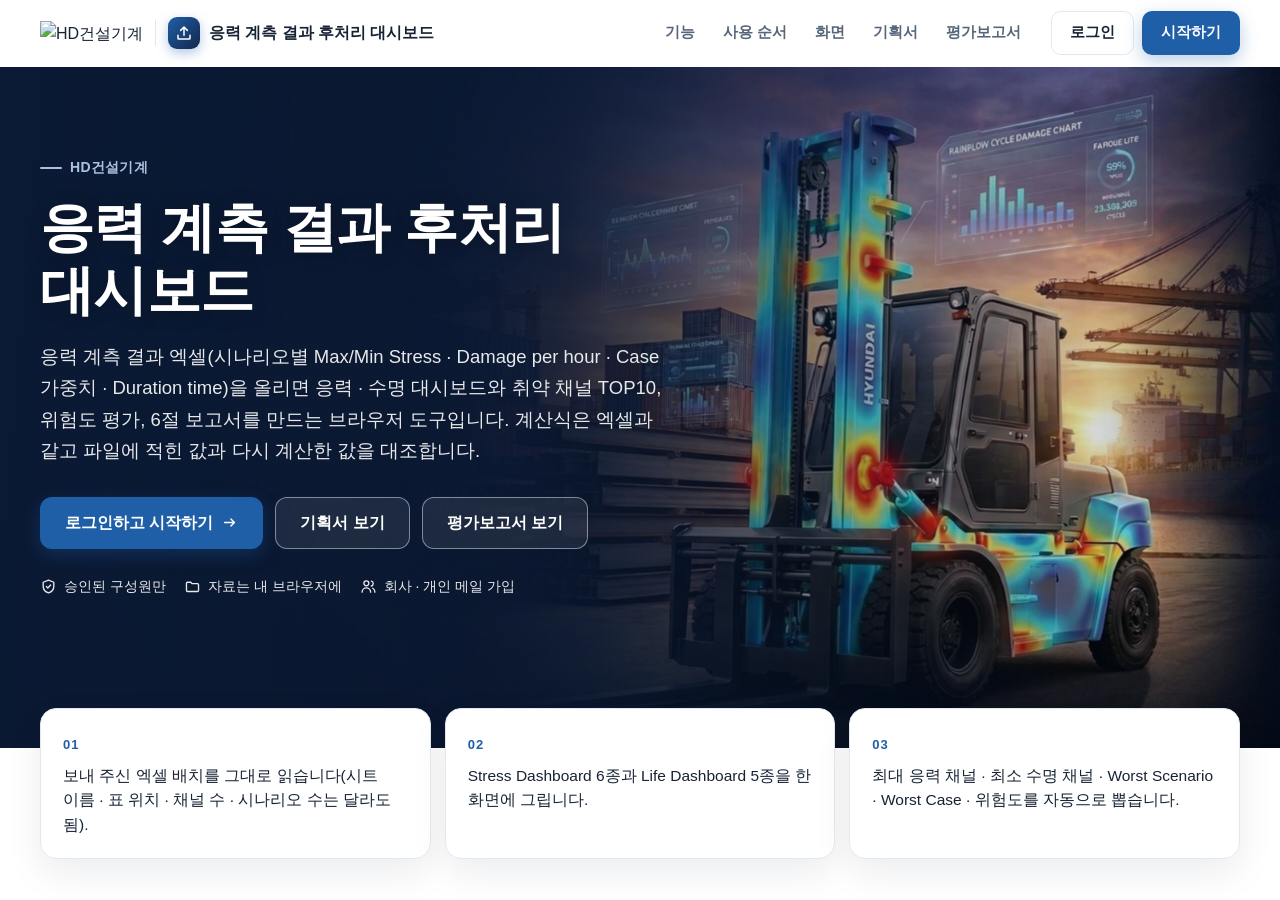
==== commit f77bee26: "첫 화면에 평가보고서 보기 · report.html Co-Authored-By: Claude Fable 5.2 <noreply@anthropic.com>" ====
--- a/index.html
+++ b/index.html
@@ -22,9 +22,9 @@
 <link rel="stylesheet" href="css/app.css?v=1.1b">
 <!-- auth-kit: 로그인 전에는 도구 화면을 감춘다(js/auth.js 가 판정 뒤 푼다) -->
 <script>document.documentElement.classList.add('auth-lock')</script>
-<link rel="stylesheet" href="css/auth.css?v=2026-11-13.1">
-<link rel="stylesheet" href="css/board.css?v=2026-11-13.1">
-<link rel="stylesheet" href="css/kit-build.css?v=2026-11-13.1">
+<link rel="stylesheet" href="css/auth.css?v=2026-11-13.8">
+<link rel="stylesheet" href="css/board.css?v=2026-11-13.8">
+<link rel="stylesheet" href="css/kit-build.css?v=2026-11-13.8">
 <!-- /auth-kit -->
 </head>
 <body>
@@ -140,11 +140,11 @@
 <script src="js/stress.js?v=1.1b"></script>
 <script src="js/app.js?v=1.1b"></script>
 <!-- auth-kit: 로그인 · 사용 신청 · 승인 · 게시판(키트 정본 data10-00/kit/auth, 적용 build-2611-00/tools/kit) -->
-<script src="vendor/supabase.js?v=2026-11-13.1"></script>
-<script src="js/auth-config.js?v=2026-11-13.1"></script>
-<script src="js/kit-build.js?v=2026-11-13.1"></script>
-<script src="js/board.js?v=2026-11-13.1"></script>
-<script src="js/auth.js?v=2026-11-13.1"></script>
+<script src="vendor/supabase.js?v=2026-11-13.8"></script>
+<script src="js/auth-config.js?v=2026-11-13.8"></script>
+<script src="js/kit-build.js?v=2026-11-13.8"></script>
+<script src="js/board.js?v=2026-11-13.8"></script>
+<script src="js/auth.js?v=2026-11-13.8"></script>
 <!-- /auth-kit -->
 </body>
 </html>
--- a/css/kit-build.css
+++ b/css/kit-build.css
@@ -1,8 +1,37 @@
-/* build-2611 과제용 — 로그인 키트를 여러 쪽짜리 정적 화면에 맞춘다(정본 build-2611-00/tools/kit/kit-build.css) */
+/* build-2611 과제용 — 로그인 키트를 여러 쪽짜리 정적 화면에 맞춘다(정본 build-2611-00/tools/kit/kit-build.css)
+   로그인 뒤 틀은 마산(data10) 과제와 같다: 왼쪽 메뉴(과제 메뉴 + 「도움 · 관리」) · 위쪽 계정 줄 · 본문. */
 [hidden]{display:none !important;}
-.kit-bar{display:none;}
-.kit-shell .kit-bar{display:flex; justify-content:flex-end; align-items:center; flex-wrap:wrap; gap:6px 10px; max-width:1320px; margin:0 auto; padding:6px 20px; min-height:0; font-size:13.5px; position:relative; z-index:5;}
-.kit-shell .kit-bar .auth-chip{margin-left:auto; flex-wrap:wrap; justify-content:flex-end; max-width:100%;}
+.kit-bar{display:flex; justify-content:flex-end; align-items:center; flex-wrap:wrap; gap:6px 10px; max-width:1320px; margin:0 auto; padding:8px 20px; min-height:0; font-size:13.5px; position:relative; z-index:5;}
+.kit-bar .auth-chip{margin-left:auto; flex-wrap:wrap; justify-content:flex-end; max-width:100%;}
 .kit-shell.kit-page-on header.hero{display:none;}
 #kitPage{max-width:1320px; margin:0 auto; padding:8px 20px 40px; min-width:0;}
-@media print{ .kit-bar{display:none !important;} }
+
+/* 과제 스타일이 태그 이름(nav · aside)에 건 규칙이 키트 화면으로 새지 않게 한다(09 · 10) */
+#authGate nav.hp-links,#kitPage nav.kp-toc{flex-direction:row; flex-wrap:wrap;}
+
+/* 왼쪽 메뉴 — 위쪽 메뉴(.topnav)의 이름표와 목록을 옮겨 온 것 */
+.kit-has-side nav.topnav{display:none;}
+.kit-has-side body{padding-top:0;}
+.kit-has-side .hero{margin-top:0;}
+.kit-side{background:linear-gradient(180deg,#12305c 0%,#0c2244 100%); color:#e8eef7; padding:12px 14px; display:flex; flex-wrap:wrap; align-items:center; gap:6px 14px;}
+.kit-side .topnav-brand{display:block; min-height:0; color:#fff; font-weight:800; font-size:15.5px; line-height:1.35; text-decoration:none; padding:4px 4px;}
+.kit-side .topnav-brand small{display:block; margin:2px 0 0; font-weight:400; font-size:11.5px; opacity:.7;}
+.kit-side #nav{list-style:none; margin:0; padding:0; display:flex; flex-direction:row; flex-wrap:wrap; gap:2px; overflow:visible; flex:1 1 auto; min-width:0;}
+.kit-side #nav li{margin:0; padding:0; min-width:0;}
+.kit-side #nav a{display:flex; align-items:center; justify-content:flex-start; text-align:left; min-height:38px; padding:0 12px; border:0; border-radius:10px; color:rgba(232,238,247,.82); text-decoration:none; font-size:14px; font-weight:600; white-space:nowrap;}
+.kit-side #nav a:hover{background:rgba(255,255,255,.07); color:#fff;}
+.kit-side #nav a.active,.kit-side #nav a[aria-current="page"]{background:rgba(64,126,201,.55); color:#fff; box-shadow:inset 3px 0 0 #ffb347;}
+.kit-shell.kit-page-on .kit-side #nav a.active,.kit-shell.kit-page-on .kit-side #nav a[aria-current="page"]{background:transparent; box-shadow:none; color:rgba(232,238,247,.82);}
+.kit-side .kit-nav{flex:1 1 100%; flex-direction:row; flex-wrap:wrap; align-items:center; margin-top:4px; padding-top:8px;}
+.kit-side .kit-nav-t{margin:0 6px 0 0; padding:0 4px;}
+@media (min-width:1000px){
+  .kit-has-side body{padding-left:248px;}
+  .kit-side{position:fixed; left:0; top:0; bottom:0; width:248px; z-index:40; overflow-y:auto; flex-direction:column; flex-wrap:nowrap; align-items:stretch; gap:0; padding:18px 12px 16px;}
+  .kit-side .topnav-brand{padding:4px 12px 14px; margin-bottom:10px; border-bottom:1px solid rgba(255,255,255,.1);}
+  .kit-side #nav{flex-direction:column; flex-wrap:nowrap; flex:0 0 auto; align-items:stretch;}
+  .kit-side #nav a{min-height:42px; font-size:14.5px; white-space:normal;}
+  .kit-side .kit-nav{flex:0 0 auto; flex-direction:column; flex-wrap:nowrap; align-items:stretch; margin-top:14px; padding-top:12px;}
+  .kit-side .kit-nav-t{margin:0 0 4px; padding:0 12px;}
+  .kit-has-side section,.kit-has-side [id]{scroll-margin-top:16px;}
+}
+@media print{ .kit-bar,.kit-side{display:none !important;} .kit-has-side body{padding-left:0;} }
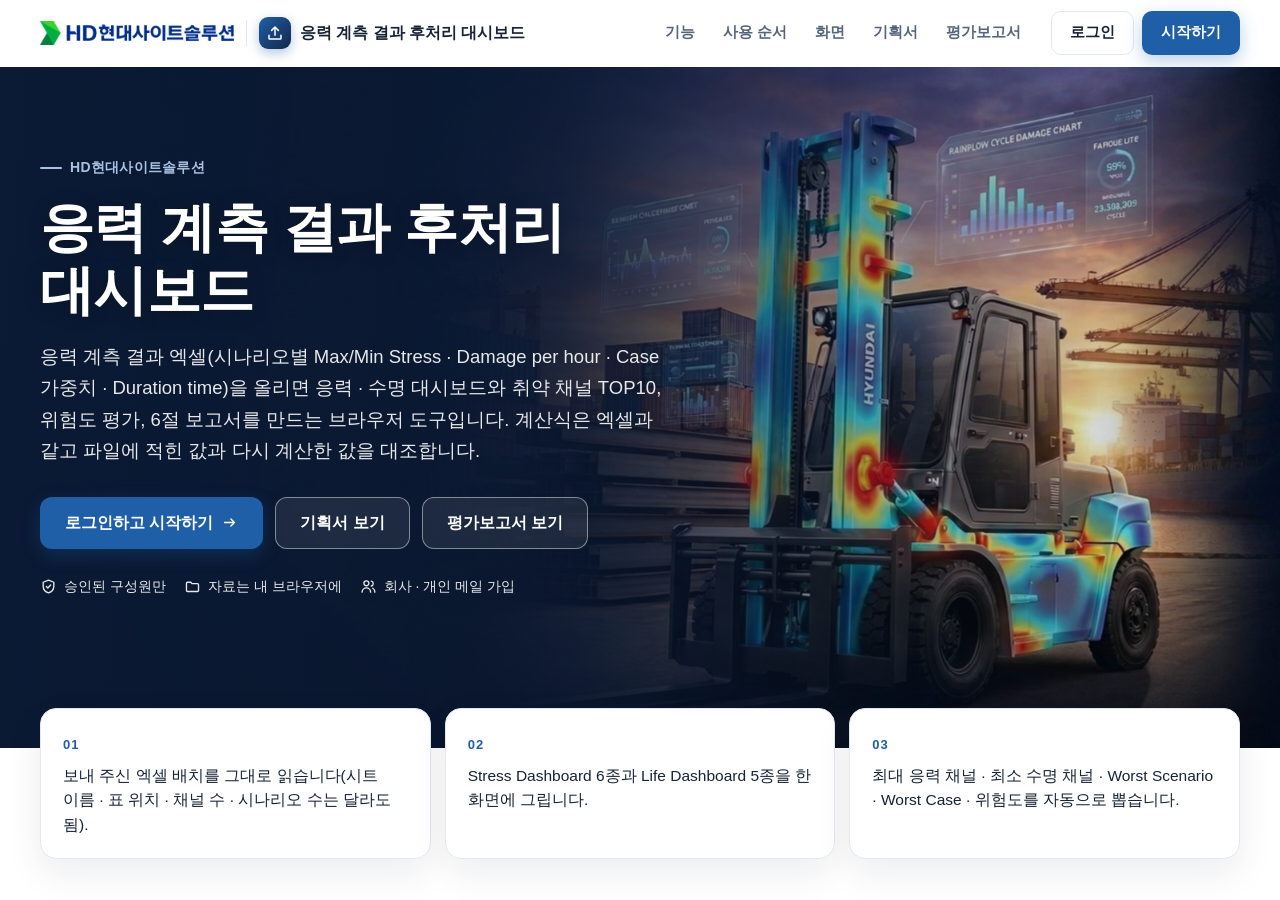
==== commit e11d6ca9: "패들릿 접수 반영 · 판 2026-11-13.9 Co-Authored-By: Claude Fable 5.2 <noreply@anthropic.com>" ====
--- a/index.html
+++ b/index.html
@@ -22,9 +22,9 @@
 <link rel="stylesheet" href="css/app.css?v=1.1b">
 <!-- auth-kit: 로그인 전에는 도구 화면을 감춘다(js/auth.js 가 판정 뒤 푼다) -->
 <script>document.documentElement.classList.add('auth-lock')</script>
-<link rel="stylesheet" href="css/auth.css?v=2026-11-13.8">
-<link rel="stylesheet" href="css/board.css?v=2026-11-13.8">
-<link rel="stylesheet" href="css/kit-build.css?v=2026-11-13.8">
+<link rel="stylesheet" href="css/auth.css?v=2026-11-13.9">
+<link rel="stylesheet" href="css/board.css?v=2026-11-13.9">
+<link rel="stylesheet" href="css/kit-build.css?v=2026-11-13.9">
 <!-- /auth-kit -->
 </head>
 <body>
@@ -140,11 +140,11 @@
 <script src="js/stress.js?v=1.1b"></script>
 <script src="js/app.js?v=1.1b"></script>
 <!-- auth-kit: 로그인 · 사용 신청 · 승인 · 게시판(키트 정본 data10-00/kit/auth, 적용 build-2611-00/tools/kit) -->
-<script src="vendor/supabase.js?v=2026-11-13.8"></script>
-<script src="js/auth-config.js?v=2026-11-13.8"></script>
-<script src="js/kit-build.js?v=2026-11-13.8"></script>
-<script src="js/board.js?v=2026-11-13.8"></script>
-<script src="js/auth.js?v=2026-11-13.8"></script>
+<script src="vendor/supabase.js?v=2026-11-13.9"></script>
+<script src="js/auth-config.js?v=2026-11-13.9"></script>
+<script src="js/kit-build.js?v=2026-11-13.9"></script>
+<script src="js/board.js?v=2026-11-13.9"></script>
+<script src="js/auth.js?v=2026-11-13.9"></script>
 <!-- /auth-kit -->
 </body>
 </html>
--- a/css/kit-build.css
+++ b/css/kit-build.css
@@ -35,3 +35,7 @@
   .kit-has-side section,.kit-has-side [id]{scroll-margin-top:16px;}
 }
 @media print{ .kit-bar,.kit-side{display:none !important;} .kit-has-side body{padding-left:0;} }
+
+/* 왼쪽 메뉴를 쓰지 않는 과제(landing.kitSide: false) — 고정된 위쪽 메뉴 아래에 계정 줄을 둔다 */
+.kit-no-side .kit-bar{margin-top:56px;} .kit-no-side .hero{margin-top:0;}
+@media (max-width:860px){ .kit-no-side .kit-bar{margin-top:52px;} }
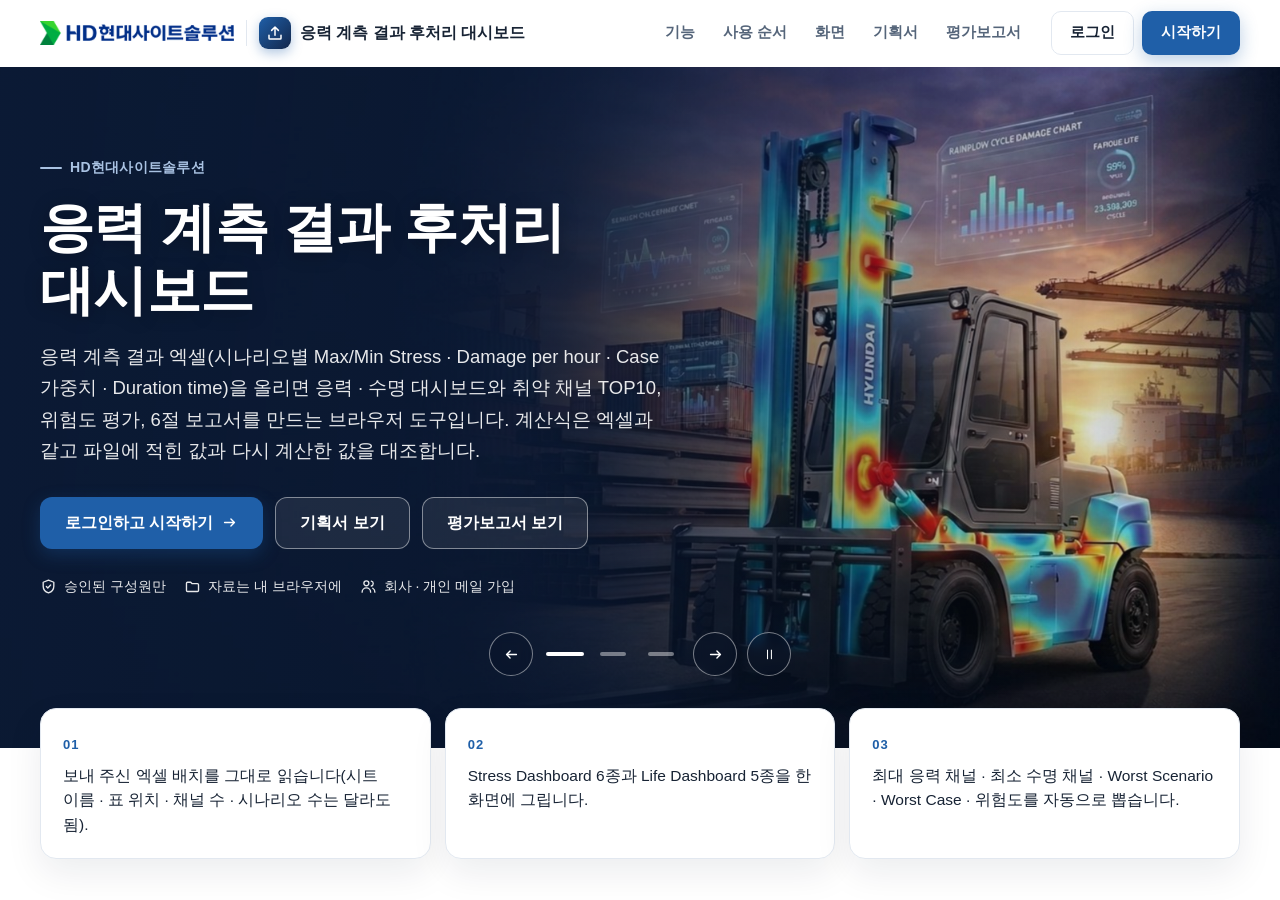
==== commit cdfdf914: "패들릿 접수 반영 · 판 2026-11-13.10 Co-Authored-By: Claude Fable 5.2 <noreply@anthropic.com>" ====
--- a/index.html
+++ b/index.html
@@ -22,9 +22,9 @@
 <link rel="stylesheet" href="css/app.css?v=1.1b">
 <!-- auth-kit: 로그인 전에는 도구 화면을 감춘다(js/auth.js 가 판정 뒤 푼다) -->
 <script>document.documentElement.classList.add('auth-lock')</script>
-<link rel="stylesheet" href="css/auth.css?v=2026-11-13.9">
-<link rel="stylesheet" href="css/board.css?v=2026-11-13.9">
-<link rel="stylesheet" href="css/kit-build.css?v=2026-11-13.9">
+<link rel="stylesheet" href="css/auth.css?v=2026-11-13.10">
+<link rel="stylesheet" href="css/board.css?v=2026-11-13.10">
+<link rel="stylesheet" href="css/kit-build.css?v=2026-11-13.10">
 <!-- /auth-kit -->
 </head>
 <body>
@@ -140,11 +140,11 @@
 <script src="js/stress.js?v=1.1b"></script>
 <script src="js/app.js?v=1.1b"></script>
 <!-- auth-kit: 로그인 · 사용 신청 · 승인 · 게시판(키트 정본 data10-00/kit/auth, 적용 build-2611-00/tools/kit) -->
-<script src="vendor/supabase.js?v=2026-11-13.9"></script>
-<script src="js/auth-config.js?v=2026-11-13.9"></script>
-<script src="js/kit-build.js?v=2026-11-13.9"></script>
-<script src="js/board.js?v=2026-11-13.9"></script>
-<script src="js/auth.js?v=2026-11-13.9"></script>
+<script src="vendor/supabase.js?v=2026-11-13.10"></script>
+<script src="js/auth-config.js?v=2026-11-13.10"></script>
+<script src="js/kit-build.js?v=2026-11-13.10"></script>
+<script src="js/board.js?v=2026-11-13.10"></script>
+<script src="js/auth.js?v=2026-11-13.10"></script>
 <!-- /auth-kit -->
 </body>
 </html>
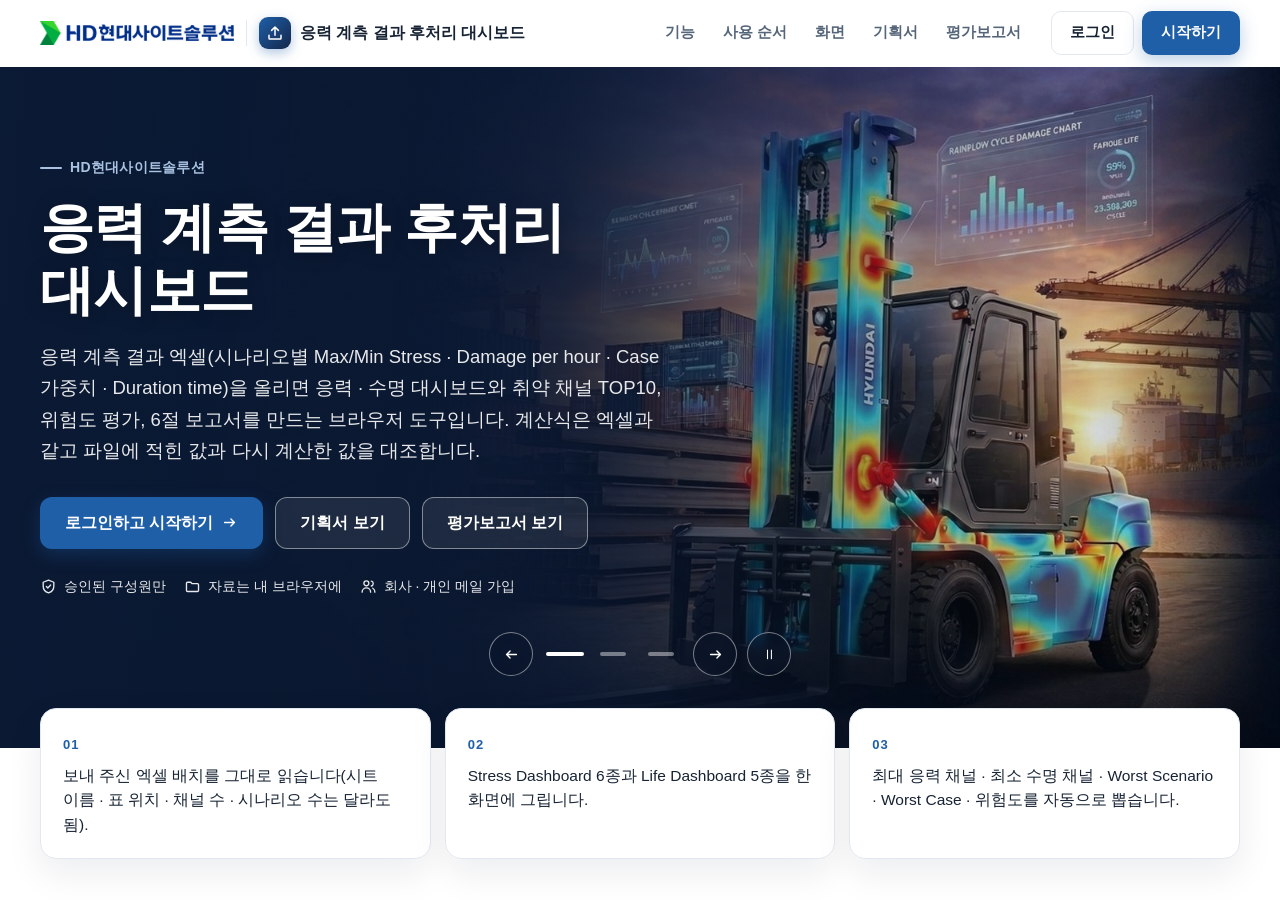
==== commit 90c7657a: "최종 SEO · og-image · sitemap (판 2026-11-13.11) Co-Authored-By: Claude Fable 5.2 <noreply@anthropic.co" ====
--- a/index.html
+++ b/index.html
@@ -4,27 +4,35 @@
 <meta charset="UTF-8">
 <meta name="viewport" content="width=device-width, initial-scale=1.0">
 <title>응력 계측 결과 후처리 대시보드 — Max/Min Stress · Damage · Life</title>
-<meta name="description" content="응력 계측 결과 엑셀(시나리오별 Max/Min Stress · Damage per hour · Case 가중치)을 올리면 응력 · 수명 대시보드, 취약 채널 TOP10, 위험도 평가와 보고서를 만듭니다. 파일은 브라우저 안에서만 처리합니다.">
-<link rel="icon" href="favicon.svg" type="image/svg+xml">
+<!-- seo-kit: 검색 · 공유 미리보기(주소를 옮기면 이 묶음의 주소를 내 주소로) -->
 <link rel="canonical" href="https://build-2611-16.jobability.co.kr/">
 <meta name="robots" content="index,follow">
 <meta property="og:type" content="website">
-<meta property="og:site_name" content="생성형 AI 업무자동화 전문가과정 · 2차수">
+<meta property="og:site_name" content="HD현대사이트솔루션">
+<meta property="og:title" content="HD현대사이트솔루션 · 응력 계측 결과 후처리 대시보드">
+<meta property="og:description" content="응력 계측 결과 엑셀(시나리오별 Max/Min Stress · Damage per hour · Case 가중치 · Duration time)을 올리면 응력 · 수명 대시보드와 취약 채널 TOP10, 위험도 평가, 6절 보고서를 만드는 브라우저 도구입니다. 계산식은 엑셀과 같고 파일에 적">
 <meta property="og:url" content="https://build-2611-16.jobability.co.kr/">
-<meta property="og:title" content="응력 계측 결과 후처리 대시보드 — 생성형 AI 업무자동화 전문가과정 2차수">
-<meta property="og:description" content="계측 엑셀을 올리면 응력 · 수명 대시보드와 취약 채널 TOP10, 위험도 평가 보고서를 만듭니다.">
-<meta property="og:image" content="https://build-2611-16.jobability.co.kr/og-index.png">
+<meta property="og:image" content="https://build-2611-16.jobability.co.kr/og-image.png">
+<meta property="og:image:secure_url" content="https://build-2611-16.jobability.co.kr/og-image.png">
+<meta property="og:image:type" content="image/png">
 <meta property="og:image:width" content="1200">
 <meta property="og:image:height" content="630">
+<meta property="og:image:alt" content="응력 계측 결과 후처리 대시보드">
 <meta property="og:locale" content="ko_KR">
 <meta name="twitter:card" content="summary_large_image">
+<meta name="twitter:title" content="HD현대사이트솔루션 · 응력 계측 결과 후처리 대시보드">
+<meta name="twitter:description" content="응력 계측 결과 엑셀(시나리오별 Max/Min Stress · Damage per hour · Case 가중치 · Duration time)을 올리면 응력 · 수명 대시보드와 취약 채널 TOP10, 위험도 평가, 6절 보고서를 만드는 브라우저 도구입니다. 계산식은 엑셀과 같고 파일에 적">
+<meta name="twitter:image" content="https://build-2611-16.jobability.co.kr/og-image.png">
+<!-- /seo-kit -->
+<meta name="description" content="응력 계측 결과 엑셀(시나리오별 Max/Min Stress · Damage per hour · Case 가중치 · Duration time)을 올리면 응력 · 수명 대시보드와 취약 채널 TOP10, 위험도 평가, 6절 보고서를 만드는 브라우저 도구입니다. 계산식은 엑셀과 같고 파일에 적힌 값과 다시 계산한 값을 대조합니다.">
+<link rel="icon" href="favicon.svg" type="image/svg+xml">
 <link rel="stylesheet" href="css/style.css?v=1.1b">
 <link rel="stylesheet" href="css/app.css?v=1.1b">
 <!-- auth-kit: 로그인 전에는 도구 화면을 감춘다(js/auth.js 가 판정 뒤 푼다) -->
 <script>document.documentElement.classList.add('auth-lock')</script>
-<link rel="stylesheet" href="css/auth.css?v=2026-11-13.10">
-<link rel="stylesheet" href="css/board.css?v=2026-11-13.10">
-<link rel="stylesheet" href="css/kit-build.css?v=2026-11-13.10">
+<link rel="stylesheet" href="css/auth.css?v=2026-11-13.11">
+<link rel="stylesheet" href="css/board.css?v=2026-11-13.11">
+<link rel="stylesheet" href="css/kit-build.css?v=2026-11-13.11">
 <!-- /auth-kit -->
 </head>
 <body>
@@ -140,11 +148,11 @@
 <script src="js/stress.js?v=1.1b"></script>
 <script src="js/app.js?v=1.1b"></script>
 <!-- auth-kit: 로그인 · 사용 신청 · 승인 · 게시판(키트 정본 data10-00/kit/auth, 적용 build-2611-00/tools/kit) -->
-<script src="vendor/supabase.js?v=2026-11-13.10"></script>
-<script src="js/auth-config.js?v=2026-11-13.10"></script>
-<script src="js/kit-build.js?v=2026-11-13.10"></script>
-<script src="js/board.js?v=2026-11-13.10"></script>
-<script src="js/auth.js?v=2026-11-13.10"></script>
+<script src="vendor/supabase.js?v=2026-11-13.11"></script>
+<script src="js/auth-config.js?v=2026-11-13.11"></script>
+<script src="js/kit-build.js?v=2026-11-13.11"></script>
+<script src="js/board.js?v=2026-11-13.11"></script>
+<script src="js/auth.js?v=2026-11-13.11"></script>
 <!-- /auth-kit -->
 </body>
 </html>
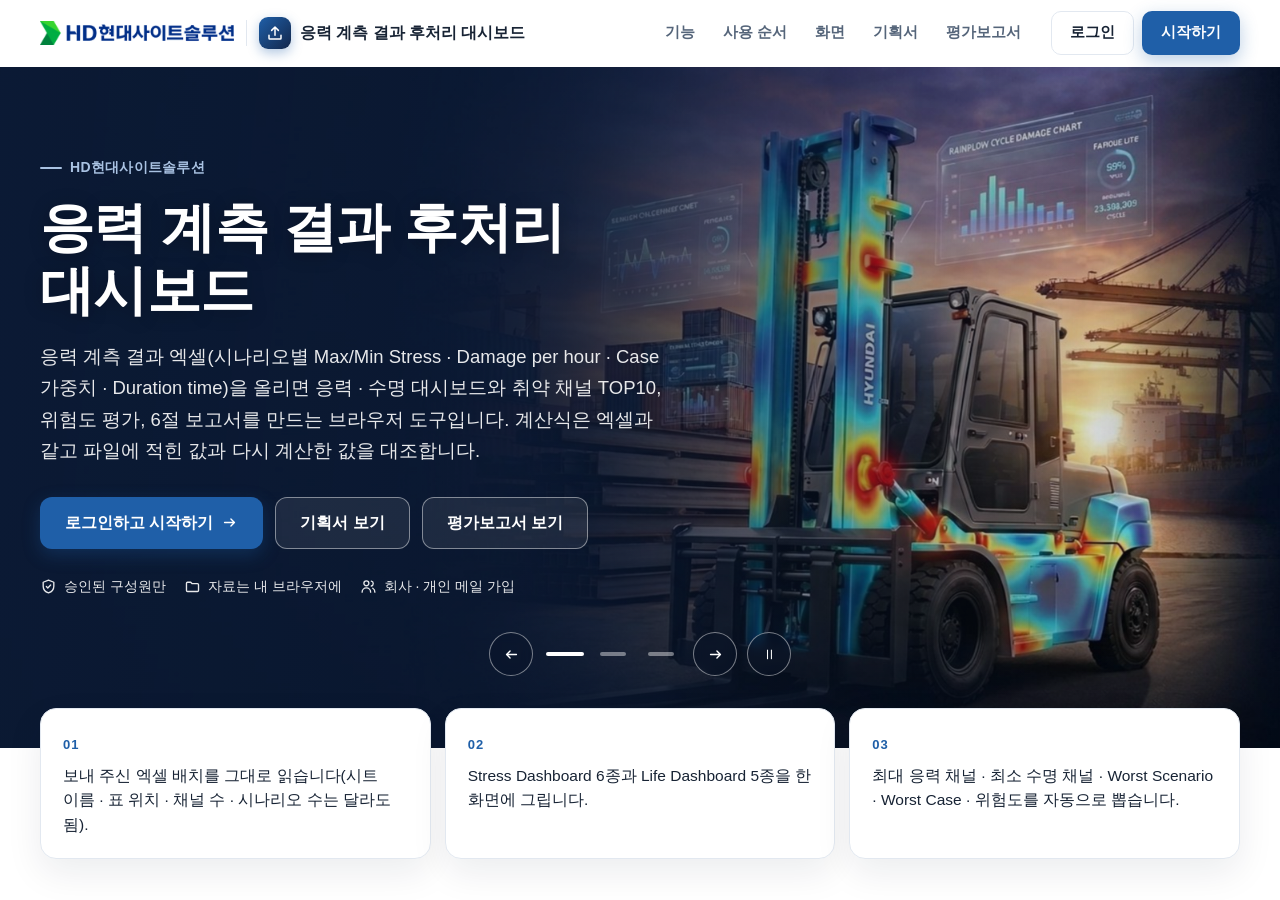
==== commit 116dd964: "공유 그림 다시(사진 또렷하게) · 판 2026-11-13.12 Co-Authored-By: Claude Fable 5.2 <noreply@anthropic.com>" ====
--- a/index.html
+++ b/index.html
@@ -12,8 +12,8 @@
 <meta property="og:title" content="HD현대사이트솔루션 · 응력 계측 결과 후처리 대시보드">
 <meta property="og:description" content="응력 계측 결과 엑셀(시나리오별 Max/Min Stress · Damage per hour · Case 가중치 · Duration time)을 올리면 응력 · 수명 대시보드와 취약 채널 TOP10, 위험도 평가, 6절 보고서를 만드는 브라우저 도구입니다. 계산식은 엑셀과 같고 파일에 적">
 <meta property="og:url" content="https://build-2611-16.jobability.co.kr/">
-<meta property="og:image" content="https://build-2611-16.jobability.co.kr/og-image.png">
-<meta property="og:image:secure_url" content="https://build-2611-16.jobability.co.kr/og-image.png">
+<meta property="og:image" content="https://build-2611-16.jobability.co.kr/og-image.png?v=2">
+<meta property="og:image:secure_url" content="https://build-2611-16.jobability.co.kr/og-image.png?v=2">
 <meta property="og:image:type" content="image/png">
 <meta property="og:image:width" content="1200">
 <meta property="og:image:height" content="630">
@@ -22,7 +22,7 @@
 <meta name="twitter:card" content="summary_large_image">
 <meta name="twitter:title" content="HD현대사이트솔루션 · 응력 계측 결과 후처리 대시보드">
 <meta name="twitter:description" content="응력 계측 결과 엑셀(시나리오별 Max/Min Stress · Damage per hour · Case 가중치 · Duration time)을 올리면 응력 · 수명 대시보드와 취약 채널 TOP10, 위험도 평가, 6절 보고서를 만드는 브라우저 도구입니다. 계산식은 엑셀과 같고 파일에 적">
-<meta name="twitter:image" content="https://build-2611-16.jobability.co.kr/og-image.png">
+<meta name="twitter:image" content="https://build-2611-16.jobability.co.kr/og-image.png?v=2">
 <!-- /seo-kit -->
 <meta name="description" content="응력 계측 결과 엑셀(시나리오별 Max/Min Stress · Damage per hour · Case 가중치 · Duration time)을 올리면 응력 · 수명 대시보드와 취약 채널 TOP10, 위험도 평가, 6절 보고서를 만드는 브라우저 도구입니다. 계산식은 엑셀과 같고 파일에 적힌 값과 다시 계산한 값을 대조합니다.">
 <link rel="icon" href="favicon.svg" type="image/svg+xml">
@@ -30,9 +30,9 @@
 <link rel="stylesheet" href="css/app.css?v=1.1b">
 <!-- auth-kit: 로그인 전에는 도구 화면을 감춘다(js/auth.js 가 판정 뒤 푼다) -->
 <script>document.documentElement.classList.add('auth-lock')</script>
-<link rel="stylesheet" href="css/auth.css?v=2026-11-13.11">
-<link rel="stylesheet" href="css/board.css?v=2026-11-13.11">
-<link rel="stylesheet" href="css/kit-build.css?v=2026-11-13.11">
+<link rel="stylesheet" href="css/auth.css?v=2026-11-13.12">
+<link rel="stylesheet" href="css/board.css?v=2026-11-13.12">
+<link rel="stylesheet" href="css/kit-build.css?v=2026-11-13.12">
 <!-- /auth-kit -->
 </head>
 <body>
@@ -148,11 +148,11 @@
 <script src="js/stress.js?v=1.1b"></script>
 <script src="js/app.js?v=1.1b"></script>
 <!-- auth-kit: 로그인 · 사용 신청 · 승인 · 게시판(키트 정본 data10-00/kit/auth, 적용 build-2611-00/tools/kit) -->
-<script src="vendor/supabase.js?v=2026-11-13.11"></script>
-<script src="js/auth-config.js?v=2026-11-13.11"></script>
-<script src="js/kit-build.js?v=2026-11-13.11"></script>
-<script src="js/board.js?v=2026-11-13.11"></script>
-<script src="js/auth.js?v=2026-11-13.11"></script>
+<script src="vendor/supabase.js?v=2026-11-13.12"></script>
+<script src="js/auth-config.js?v=2026-11-13.12"></script>
+<script src="js/kit-build.js?v=2026-11-13.12"></script>
+<script src="js/board.js?v=2026-11-13.12"></script>
+<script src="js/auth.js?v=2026-11-13.12"></script>
 <!-- /auth-kit -->
 </body>
 </html>
